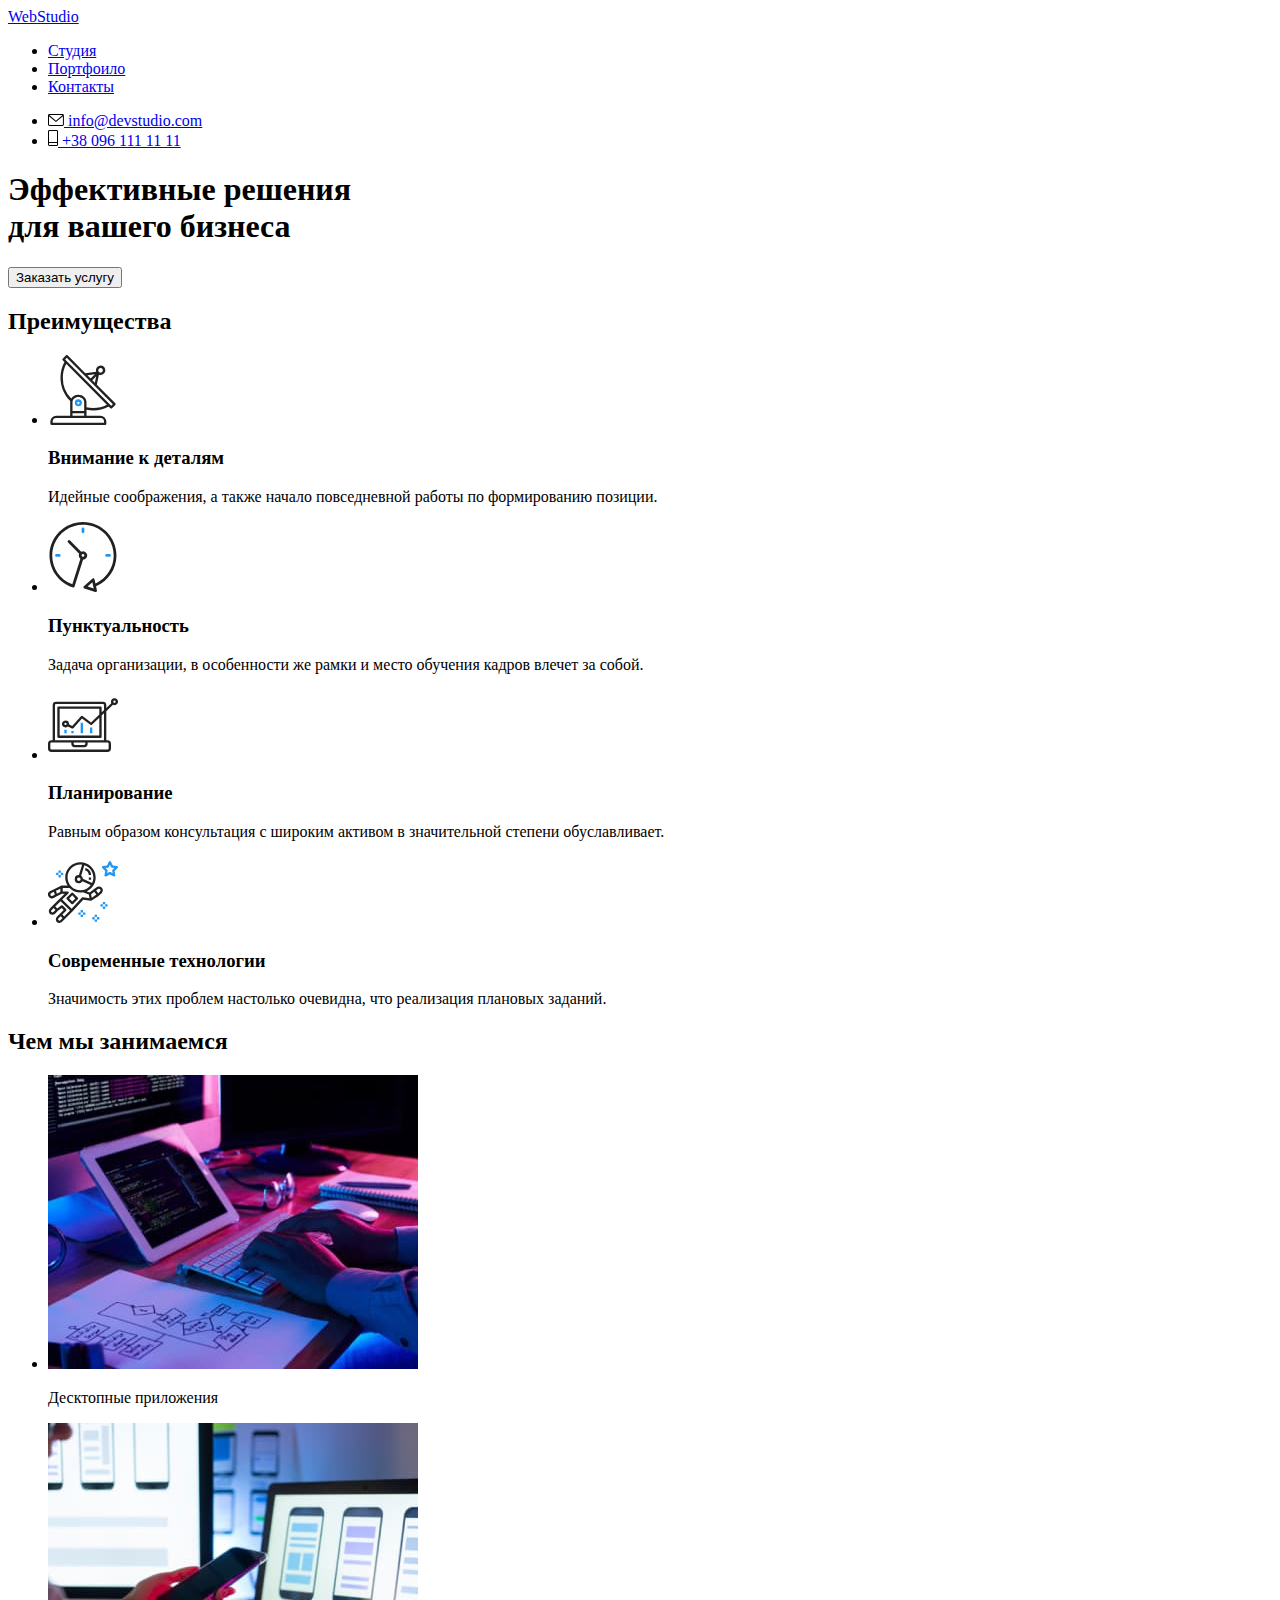
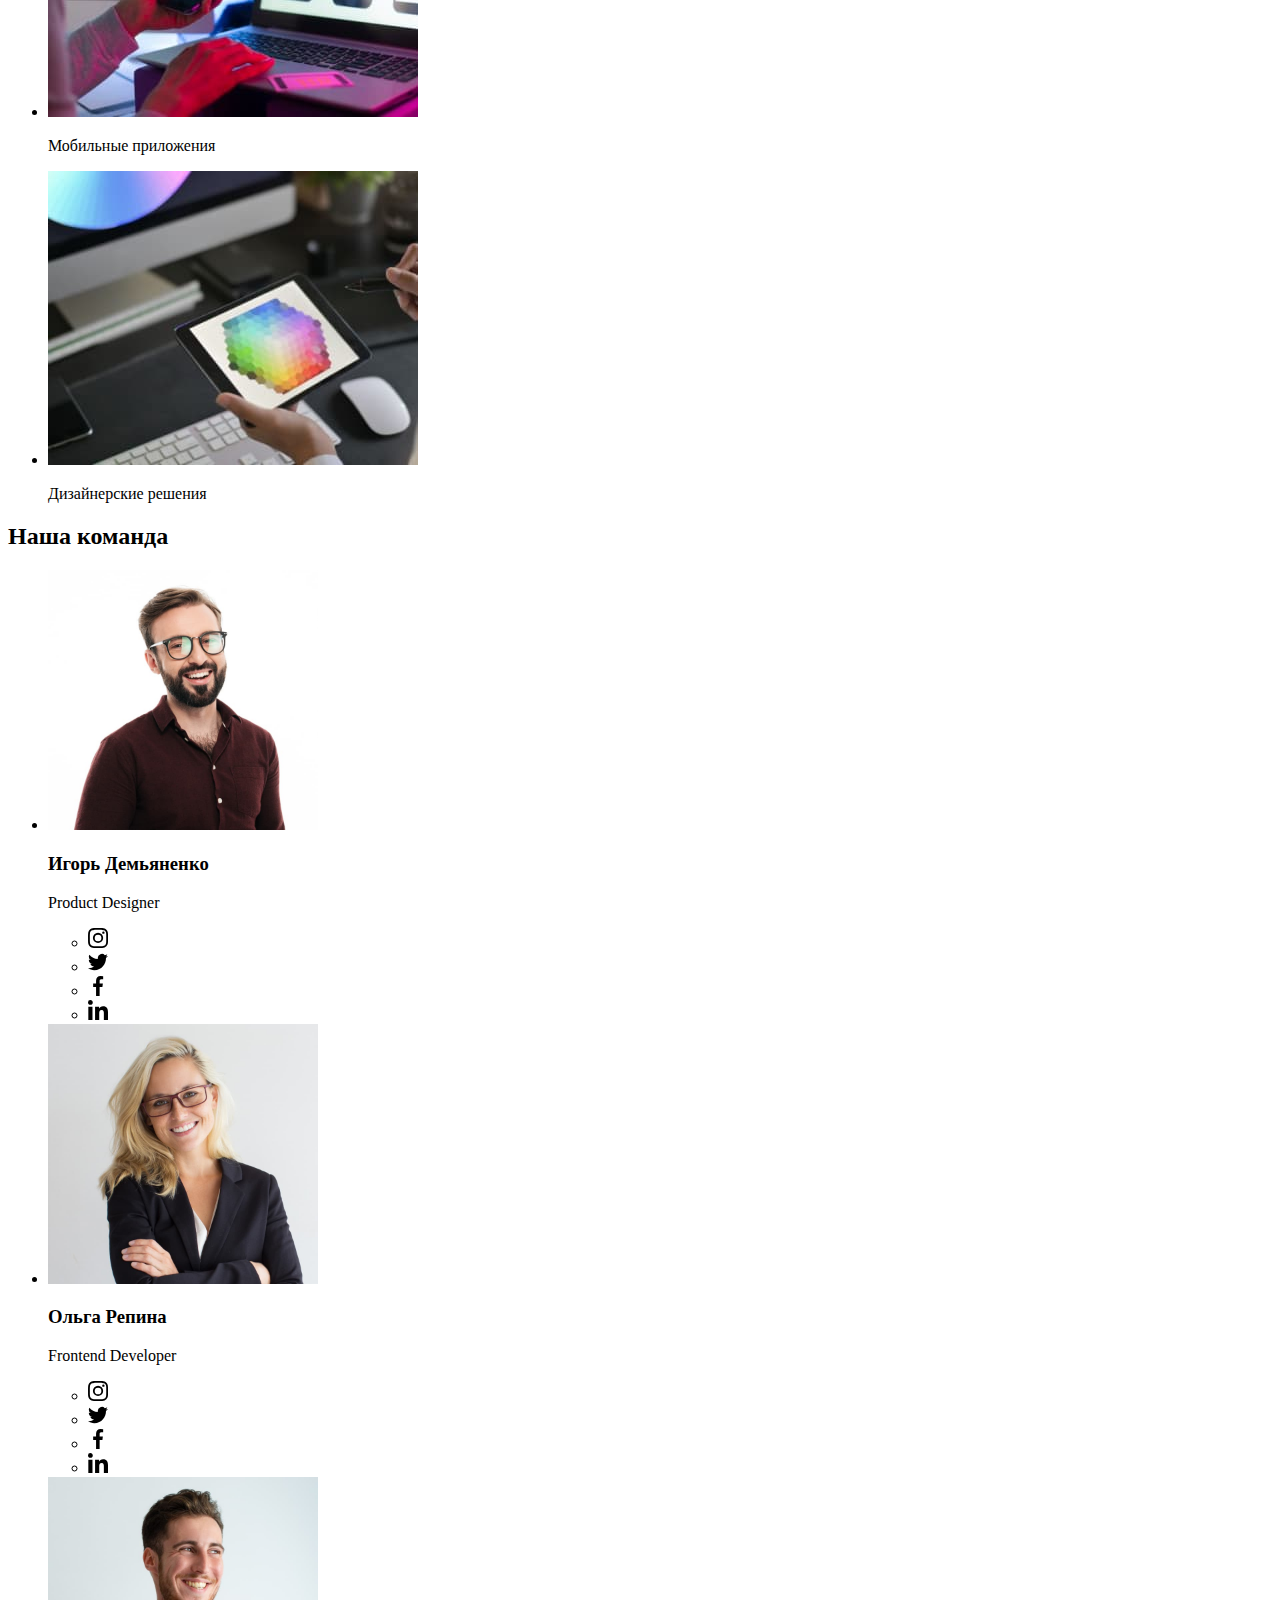
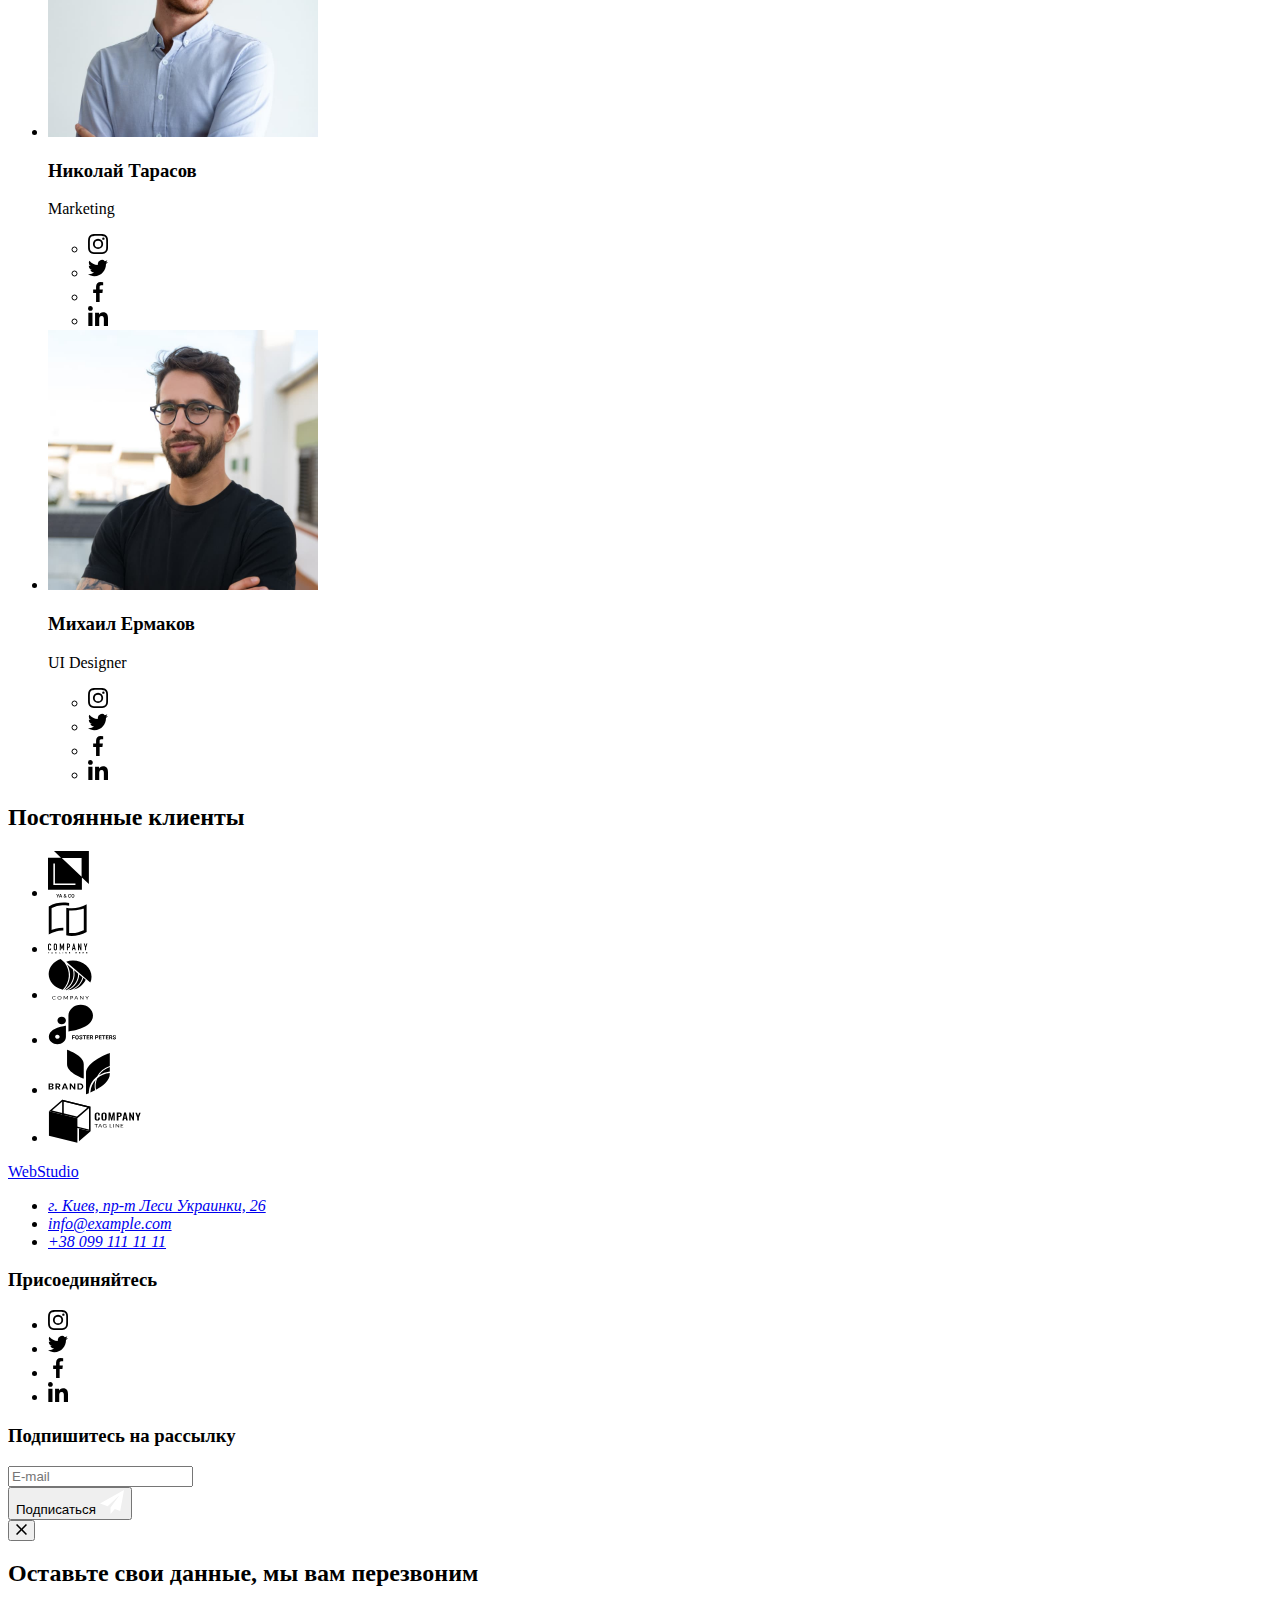
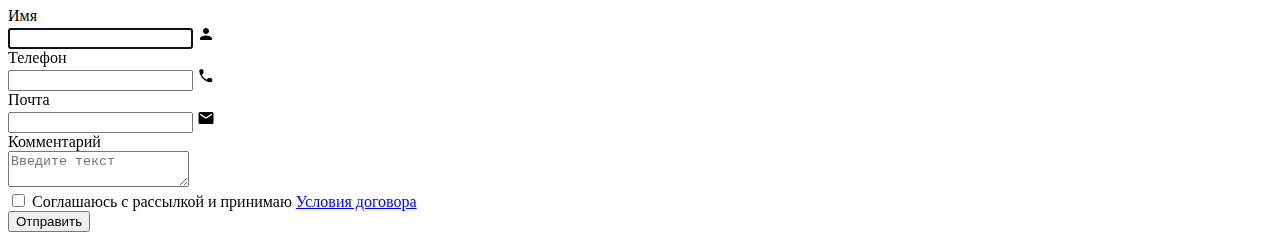
==== index.html @ 9dd4f627 "sass + bem" ====
<!DOCTYPE html>
<html lang="ru">
  <head>
    <meta charset="UTF-8" />
    <meta http-equiv="X-UA-Compatible" content="IE=edge" />
    <meta name="viewport" content="width=device-width, initial-scale=1.0" />
    <title>Студия</title>
    <link rel="preconnect" href="https://fonts.gstatic.com" />
    <link
      href="https://fonts.googleapis.com/css2?family=Raleway:wght@700&family=Roboto:ital,wght@0,400;0,500;0,700;1,900&display=swap"
      rel="stylesheet"
    />
    <link rel="stylesheet" href="./dist/css/main.min.css" />
  </head>
  <body>
    <header class="page-header">
     <div class="conteiner page-header__menu">
      <a class="page-header__logo-link" href="./index.html">
        <span class="logo-link page-header__logo-link--web">Web</span><span class="page-header__logo-link--studio">Studio</span>
      </a>
      <nav>
        <ul class="nav">
          <li class="nav__item">
            <a class="nav__link current" href="./index.html"> Студия </a>
          </li>
          <li class="nav__item">
            <a class="nav__link" href="./portfolio.html"> Портфоило </a>
          </li>
          <li class="nav__item">
            <a class="nav__link" href="#"> Контакты </a>
          </li>
        </ul>
      </nav>
      <ul class="page-header__contact">
        <li class="page-header__contact-item">
          <a class="page-header__contact-link" href="mailto:info@devstudio.com">
            <svg class="page-header__contact-icon" width="16" height="12">
              <use href="./images/sprite.svg#icon-mail" ></use>
            </svg>
            info@devstudio.com</a>
        </li>
        <li class="page-header__contact-item">
          <a class="page-header__contact-link" href="tel:+380961111111">
            <svg class="page-header__contact-icon" width="10" height="16">
            <use href="./images/sprite.svg#icon-tel"></use>
            </svg>
            +38 096 111 11 11</a>
        </li>
      </ul>
    </div>
    </header>
    <main>
      <section class="hero">
        <div class="conteiner">
          <h1 class="hero__title">Эффективные решения <br> для вашего бизнеса </h1>
        <button data-modal-open class="hero__button" type="button">Заказать услугу</button>
        </div>
      </section>
      <section class="section features">
        <div class="conteiner">
        <h2 class="visually-hidden">Преимущества</h2>
        <ul class="flex-conteiner">
          <li class="features__item">
            <div class="features__icon">
            <svg  width="70" height="70">
              <use href="./images/sprite.svg#icon-antenna"></use>
            </svg>
            </div>
            <h3 class="features__title">Внимание к деталям</h3>
            <p class="features__text">
              Идейные соображения, а также начало повседневной работы по
              формированию позиции.
            </p>
          </li>
          <li class="features__item">
            <div class="features__icon">
              <svg width="70" height="70">
              <use href="./images/sprite.svg#icon-clock"></use>
              </svg>
            </div>
            <h3 class="features__title">Пунктуальность</h3>
            <p class="features__text">
              Задача организации, в особенности же рамки и место обучения кадров
              влечет за собой.
            </p>
          </li>
          <li class="features__item">
            <div class="features__icon">
              <svg width="70" height="70">
                <use href="./images/sprite.svg#icon-diagram"></use>
              </svg>
            </div>
            <h3 class="features__title">Планирование</h3>
            <p class="features__text">
              Равным образом консультация с широким активом в значительной
              степени обуславливает.
            </p>
          </li>
          <li class="features__item">
          <div class="features__icon">
            <svg width="70" height="70">
            <use href="./images/sprite.svg#icon-astronaut"></use>
            </svg>
          </div>
            <h3 class="features__title">Современные технологии</h3>
            <p class="features__text">
              Значимость этих проблем настолько очевидна, что реализация
              плановых заданий.
            </p>
          </li>
        </ul>
        </div>
      </section>
      <section class="work">
      <div class="conteiner">
        <h2 class="title">Чем мы занимаемся</h2>
        <ul class="flex-conteiner">
          <li class="work__item">
            <img class="work__image"
              src="./images/box1.jpg"
              alt="создание програмного обеспечения"
              width="370"
              height="294"/>
              <p class="work__description">Десктопные приложения</p>
          </li>
          <li class="work__item">
            <img class="work__image"
              src="./images/box2.jpg"
              alt="разработка приложения"
              width="370"
              height="294"/>
              <p class="work__description">Мобильные приложения</p>
          </li>
          <li class="work__item">
            <img class="work__image"
              src="./images/box3.jpg"
              alt="дизайн"
              width="370"
              height="294"/>
              <p class="work__description">Дизайнерские решения</p>
          </li>
        </ul>
        </div>

      </section>
      <section class="section team">
      <div class="conteiner">
        <h2 class="title">Наша команда</h2>
        <ul class="flex-conteiner">
          <li class="team__item">
            <img class="team__photo"
              src="./images/team1.jpg"

              alt="Дизайнер продуктов Игорь Демьяненко"
              width="270"
            />
            <div class="team__card">
            <h3 class="team__name">Игорь Демьяненко</h3>
            <p class="team__position" lang="en">Product Designer</p>
              <ul class="team-social">
                <li class="team-social__item">
                  <a class="team-social__link" href="#" target="_blank" rel="noopener norefferre">
                  <svg class="team-social__icon" width="20" height="20">
                    <use href="./images/sprite.svg#icon-instagram"></use>
                  </svg> </a>
                </li>
                <li class="team-social__item">
                  <a class="team-social__link" href="#" target="_blank" rel="noopener norefferre">
                    <svg class="team-social__icon" width="20" height="20">
                      <use href="./images/sprite.svg#icon-twitter"></use>
                    </svg> </a>
                </li>
                <li class="team-social__item">
                  <a class="team-social__link" href="#" target="_blank" rel="noopener norefferre">
                    <svg class="team-social__icon" width="20" height="20">
                      <use href="./images/sprite.svg#icon-facebook"></use>
                    </svg> </a>
                </li>
                <li class="team-social__item">
                  <a class="team-social__link" href="#" target="_blank" rel="noopener norefferre">
                    <svg class="team-social__icon" width="20" height="20">
                      <use href="./images/sprite.svg#icon-linkedin"></use>
                    </svg> </a>
                </li>
          </ul>
          </div>
          </li>
          <li class="team__item">
            <img class="team__photo"
              src="./images/team2.jpg"
              alt="Разработчик Ольга Репина"
              width="270"            />
            <div class="team__card">
            <h3 class="team__name">Ольга Репина</h3>
            <p class="team__position" lang="en">Frontend Developer</p>
            <ul class="team-social">
              <li class="team-social__item">
                <a class="team-social__link" href="#" target="_blank" rel="noopener norefferre">
                  <svg class="team-social__icon" width="20" height="20">
                    <use href="./images/sprite.svg#icon-instagram"></use>
                  </svg> </a>
              </li>
              <li class="team-social__item">
                <a class="team-social__link" href="#" target="_blank" rel="noopener norefferre">
                  <svg class="team-social__icon" width="20" height="20">
                    <use href="./images/sprite.svg#icon-twitter"></use>
                  </svg> </a>
              </li>
              <li class="team-social__item">
                <a class="team-social__link" href="#" target="_blank" rel="noopener norefferre">
                  <svg class="team-social__icon" width="20" height="20">
                    <use href="./images/sprite.svg#icon-facebook"></use>
                  </svg> </a>
              </li>
              <li class="team-social__item">
                <a class="team-social__link" href="#" target="_blank" rel="noopener norefferre">
                  <svg class="team-social__icon" width="20" height="20">
                    <use href="./images/sprite.svg#icon-linkedin"></use>
                  </svg> </a>
              </li>
            </ul>
            </div>
          </li>
          <li class="team__item">
            <img class="team__photo"
              src="./images/team3.jpg"
              alt="Маркетолог Николай Тарасов"
              width="270"/>
            <div class="team__card">
            <h3 class="team__name">Николай Тарасов</h3>
            <p class="team__position" lang="en">Marketing</p>
            <ul class="team-social">
              <li class="team-social__item">
                <a class="team-social__link" href="#" target="_blank" rel="noopener norefferre">
                  <svg class="team-social__icon" width="20" height="20">
                    <use href="./images/sprite.svg#icon-instagram"></use>
                  </svg> </a>
              </li>
              <li class="team-social__item">
                <a class="team-social__link" href="#" target="_blank" rel="noopener norefferre">
                  <svg class="team-social__icon" width="20" height="20">
                    <use href="./images/sprite.svg#icon-twitter"></use>
                  </svg> </a>
              </li>
              <li class="team-social__item">
                <a class="team-social__link" href="#" target="_blank" rel="noopener norefferre">
                  <svg class="team-social__icon" width="20" height="20">
                    <use href="./images/sprite.svg#icon-facebook"></use>
                  </svg> </a>
              </li>
              <li class="team-social__item">
                <a class="team-social__link" href="#" target="_blank" rel="noopener norefferre">
                  <svg class="team-social__icon" width="20" height="20">
                    <use href="./images/sprite.svg#icon-linkedin"></use>
                  </svg> </a>
              </li>
            </ul>
            </div>
          </li>
          <li class="team__item">
            <img class="team__photo"
              src="./images/team4.jpg"
              alt="Проектировщик интерфейса Михаил Ермаков"
              width="270"/>
            <div class="team__card">
            <h3 class="team__name">Михаил Ермаков</h3>
            <p class="team__position" lang="en">UI Designer</p>
            <ul class="team-social">
              <li class="team-social__item">
                <a class="team-social__link" href="#" target="_blank" rel="noopener norefferre">
                  <svg class="team-social__icon" width="20" height="20">
                    <use href="./images/sprite.svg#icon-instagram"></use>
                  </svg> </a>
              </li>
              <li class="team-social__item">
                <a class="team-social__link" href="#" target="_blank" rel="noopener norefferre">
                  <svg class="team-social__icon" width="20" height="20">
                    <use href="./images/sprite.svg#icon-twitter"></use>
                  </svg> </a>
              </li>
              <li class="team-social__item">
                <a class="team-social__link" href="#" target="_blank" rel="noopener norefferre">
                  <svg class="team-social__icon" width="20" height="20">
                    <use href="./images/sprite.svg#icon-facebook"></use>
                  </svg> </a>
              </li>
              <li class="team-social__item">
                <a class="team-social__link" href="#" target="_blank" rel="noopener norefferre">
                  <svg class="team-social__icon" width="20" height="20">
                    <use href="./images/sprite.svg#icon-linkedin"></use>
                  </svg> </a>
              </li>
            </ul>
            </div>
          </li>
        </ul>
        </div>
      </section>
      <section class="section clients">
        <div class="conteiner">
      <h2 class="title">Постоянные клиенты</h2>
      <ul class="clients__list">
        <li class="clients__item">
          <a class="clients__link" href="#" target="_blank" rel="noopener norefferre">
            <svg class="clients__icon" width="41" height="47">
              <use href="./images/sprite.svg#icon-ya-co"></use>
            </svg>
          </a>
        </li>
        <li class="clients__item">
          <a class="clients__link" href="#" target="_blank" rel="noopener norefferre">
            <svg class="clients__icon" width="40" height="52">
              <use href="./images/sprite.svg#icon-tagline-here"></use>
            </svg>
          </a>
        </li>
        <li class="clients__item">
          <a class="clients__link" href="#" target="_blank" rel="noopener norefferre">
            <svg class="clients__icon" width="44" height="42">
              <use href="./images/sprite.svg#icon-company"></use>
            </svg>
          </a>
        </li>
        <li class="clients__item">
          <a class="clients__link" href="#" target="_blank" rel="noopener norefferre">
            <svg class="clients__icon" width="85" height="41">
              <use href="./images/sprite.svg#icon-forester-peters"></use>
            </svg>
          </a>
        </li>
        <li class="clients__item">
          <a class="clients__link" href="#" target="_blank" rel="noopener norefferre">
            <svg class="clients__icon" width="63" height="46">
              <use href="./images/sprite.svg#icon-brand"></use>
            </svg>
          </a>
        </li>
        <li class="clients__item">
          <a class="clients__link" href="#" target="_blank" rel="noopener norefferre"> 
            <svg class="clients__icon" width="94" height="44">
              <use href="./images/sprite.svg#icon-tag-line"></use>
            </svg>
          </a>
        </li>
      </ul>
        </div>
      </section>
    </main>

    <footer class="page-footer">
    <div class="conteiner footer-info">
      <div class="footer-adress">
          <a class="footer__logo-link" href="./index.html">
            <span class="footer__logo-web">Web</span><span class="footer__logo-studio">Studio</span>
          </a>
        <address class="address">
          <ul class="list">
            <li class="list-address">
              <a class="link footer-map" href="https://goo.gl/maps/LU7Z2a2tSQY444G19" target="_blank"
                rel="noopener norefferre">
                г. Киев, пр-т Леси Украинки, 26
              </a>
            </li>
            <li class="list-address">
              <a class="link footer-contact" href="mailto:info@example.com">info@example.com</a>
            </li>
            <li class="list-address">
              <a class="link footer-contact" href="tel:+380991111111">+38 099 111 11 11</a>
            </li>
          </ul>
        </address>
        </div>
<div class="footer-social">
<h3 class="company-social">Присоединяйтесь</h3>
<ul class="list footer-social-list">
  <li class="footer-social-item">
    <a class="footer-social-link" href="#" target="_blank" rel="noopener norefferre">
            <svg class="footer-social-icon" width="20" height="20">
              <use href="./images/sprite.svg#icon-instagram"></use>
            </svg>
    </a>
  </li>
  <li class="footer-social-item">
    <a class="footer-social-link" href="#" target="_blank" rel="noopener norefferre">
            <svg class="footer-social-icon" width="20" height="20">
              <use href="./images/sprite.svg#icon-twitter"></use>
            </svg>
    </a>
  </li>
  <li class="footer-social-item">
    <a class="footer-social-link" href="#" target="_blank" rel="noopener norefferre">
            <svg class="footer-social-icon" width="20" height="20">
              <use href="./images/sprite.svg#icon-facebook"></use>
            </svg>
    </a>
  </li>
  <li class="footer-social-item">
    <a class="footer-social-link" href="#" target="_blank" rel="noopener norefferre">
            <svg class="footer-social-icon" width="20" height="20">
              <use href="./images/sprite.svg#icon-linkedin"></use>
            </svg>
    </a>
  </li>
</ul>
</div>

    <div class="footer-form">   
    <h3 class="company-social">Подпишитесь на рассылку</h3>
    <form name="sign" autocomplete="on">
    <div class="sign-form"> 
    <input class="sign-input" type="email" name="email" placeholder="E-mail">
    <div class="sign-button-text">
    <button class="accent__button sign-button" type="submit">Подписаться
      <svg class="sign-icon" width="24" height="24">
      <use href="./images/sprite.svg#icon-icon-send"></use>
      </svg>
    </button>
    </div> 
    </div>       
    </form>
    </div>
  </div>
  </footer>

    <div data-modal class="backdrop is-hidden">
        <div class="modal">
          <button data-modal-close class="modal-close">
            <svg class="close-icon" width="11" height="11">
              <use href="./images/sprite.svg#icon-vector"></use>
            </svg>
          </button>

        <h2 class="form-title" >Оставьте свои данные, мы вам перезвоним</h2>

        <form class="form-order" name="order" autocomplete="on">
          
          <label for="form-name" class="form-label">Имя</label>
          <div class="client-info">
            <input type="text" class="form-input input-required" id="form-name" name="user-name" pattern="^[А-Яа-яЁё\s]+$" required autofocus />
            <svg class="form-icon" width="18" height="18">
              <use href="./images/sprite.svg#icon-form-person"></use>
            </svg>
          </div>

         
          <label class="form-label" for="form-tel">Телефон</label>
           <div class="client-info">
          <input class="form-input input-required" type="tel" id="form-tel" name="user-tel" required minlength="10" maxlength="10" pattern="^[ 0-9]+$" />
            <svg class="form-icon" width="18" height="18">
            <use href="./images/sprite.svg#icon-form-tel"></use>
            </svg>
          </div>

            <label class="form-label" for="form-email">Почта</label>
            <div class="client-info">
            <input class="form-input" type="email" id="form-email" name="user-email"/>
            <svg class="form-icon" width="18" height="18">
            <use href="./images/sprite.svg#icon-form-email"></use>
            </svg>
          </div>

          
          <label class="form-label" for="form-comment" >Комментарий</label>
          <div class="client-info">  
          <textarea class="form-input comment" id="form-comment" name="user-comment" placeholder="Введите текст"></textarea>
          </div>

          <div class="client-info">
            <input class="checkbox visually-hidden" type="checkbox" id="checkbox" name="policy" value="Agree" required />
            <label class="checkbox-label" for="checkbox" >Соглашаюсь с рассылкой и принимаю <a class="agreement" href="#">Условия договора</a></label> 
          </div>  

          <button class="form-button accent__button" type="submit">Отправить</button>

    </form>
  </div>
  </div>
  <script src="./js/modal.js"></script>
</body>
</html>
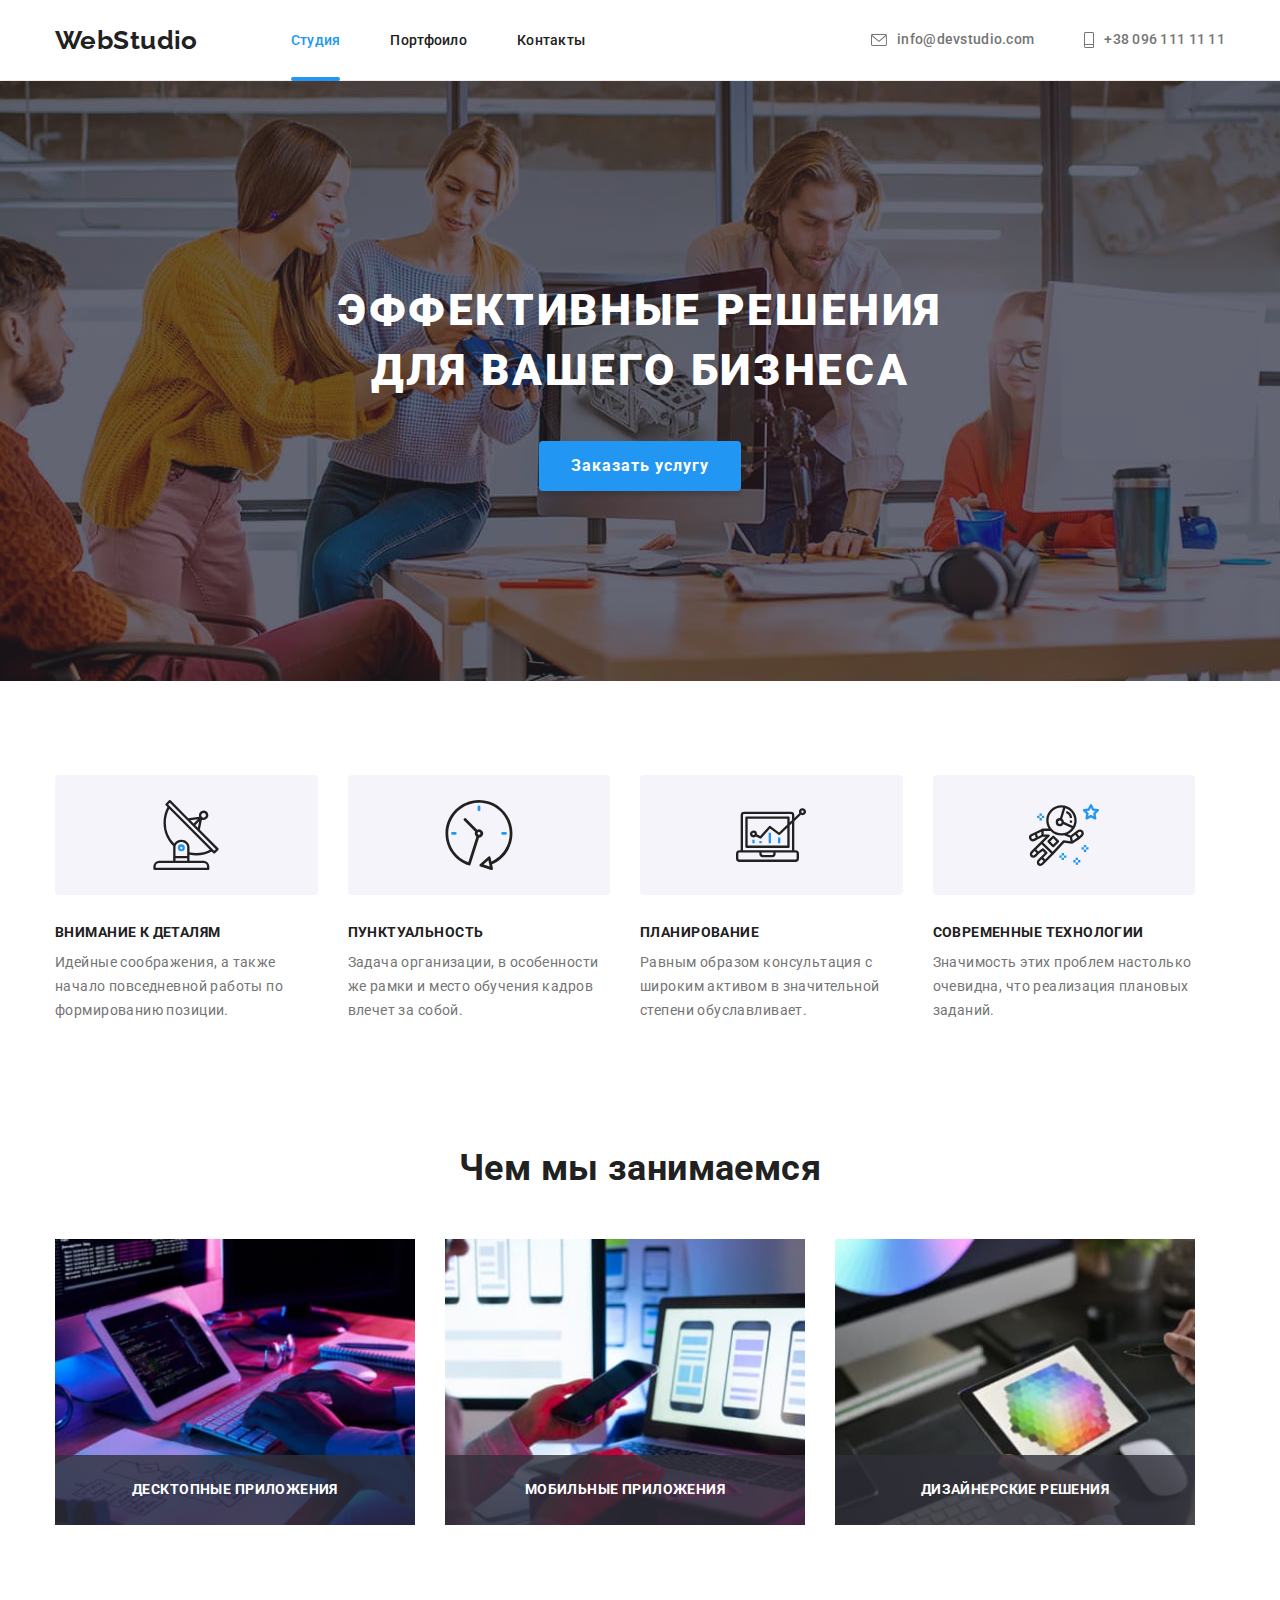
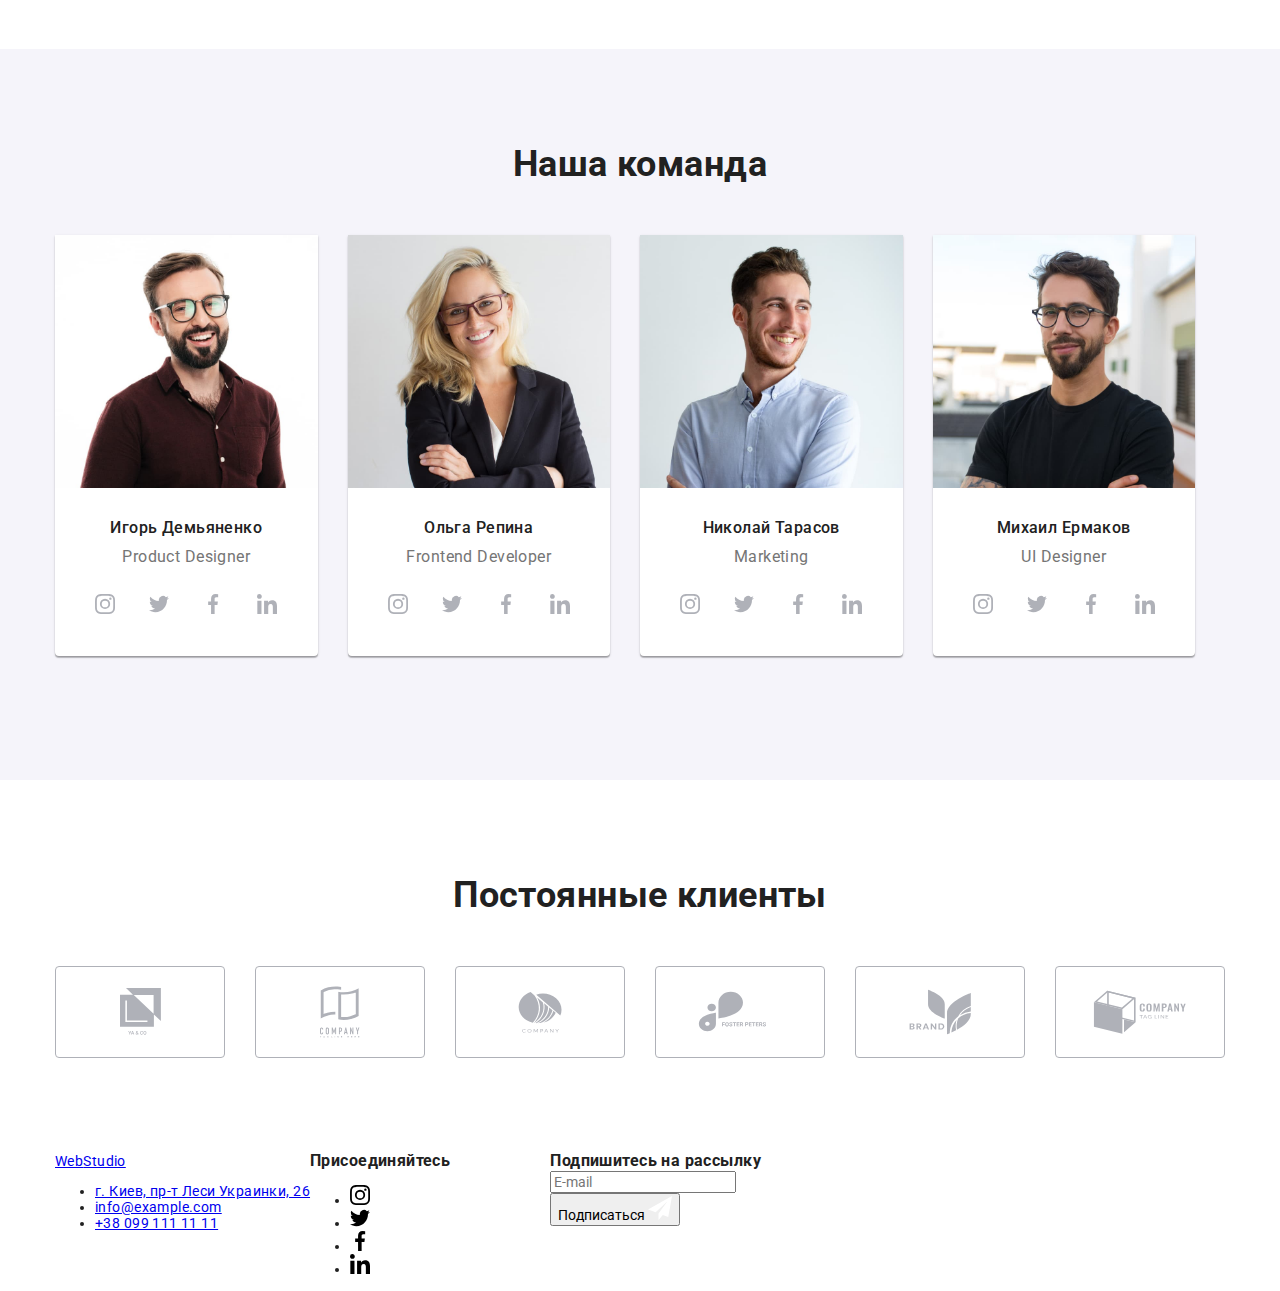
==== commit 9f02d31f: "correct" ====
--- a/index.html
+++ b/index.html
@@ -10,45 +10,45 @@
       href="https://fonts.googleapis.com/css2?family=Raleway:wght@700&family=Roboto:ital,wght@0,400;0,500;0,700;1,900&display=swap"
       rel="stylesheet"
     />
-    <link rel="stylesheet" href="./dist/css/main.min.css" />
+    <link rel="stylesheet" href="./css/main.css" />
   </head>
   <body>
-    <header class="page-header">
-     <div class="conteiner page-header__menu">
-      <a class="page-header__logo-link" href="./index.html">
-        <span class="logo-link page-header__logo-link--web">Web</span><span class="page-header__logo-link--studio">Studio</span>
-      </a>
-      <nav>
-        <ul class="nav">
-          <li class="nav__item">
-            <a class="nav__link current" href="./index.html"> Студия </a>
-          </li>
-          <li class="nav__item">
-            <a class="nav__link" href="./portfolio.html"> Портфоило </a>
-          </li>
-          <li class="nav__item">
-            <a class="nav__link" href="#"> Контакты </a>
-          </li>
-        </ul>
-      </nav>
-      <ul class="page-header__contact">
-        <li class="page-header__contact-item">
-          <a class="page-header__contact-link" href="mailto:info@devstudio.com">
-            <svg class="page-header__contact-icon" width="16" height="12">
-              <use href="./images/sprite.svg#icon-mail" ></use>
-            </svg>
-            info@devstudio.com</a>
-        </li>
-        <li class="page-header__contact-item">
-          <a class="page-header__contact-link" href="tel:+380961111111">
-            <svg class="page-header__contact-icon" width="10" height="16">
+<header class="page-header">
+  <div class="conteiner page-header__menu">
+    <a class="logo-link page-header__logo-link" href="./index.html">
+      <span class="logo-link--web">Web</span><span>Studio</span>
+    </a>
+    <nav>
+      <ul class="nav">
+        <li class="nav__item">
+          <a class="nav__link current" href="./index.html"> Студия </a>
+        </li>
+        <li class="nav__item">
+          <a class="nav__link" href="./portfolio.html"> Портфоило </a>
+        </li>
+        <li class="nav__item">
+          <a class="nav__link" href="#"> Контакты </a>
+        </li>
+      </ul>
+    </nav>
+    <ul class="page-header__contact">
+      <li class="page-header__contact-item">
+        <a class="page-header__contact-link" href="mailto:info@devstudio.com">
+          <svg class="page-header__contact-icon" width="16" height="12">
+            <use href="./images/sprite.svg#icon-mail"></use>
+          </svg>
+          info@devstudio.com</a>
+      </li>
+      <li class="page-header__contact-item">
+        <a class="page-header__contact-link" href="tel:+380961111111">
+          <svg class="page-header__contact-icon" width="10" height="16">
             <use href="./images/sprite.svg#icon-tel"></use>
-            </svg>
-            +38 096 111 11 11</a>
-        </li>
-      </ul>
-    </div>
-    </header>
+          </svg>
+          +38 096 111 11 11</a>
+      </li>
+    </ul>
+  </div>
+</header>
     <main>
       <section class="hero">
         <div class="conteiner">
@@ -346,81 +346,80 @@
         </div>
       </section>
     </main>
-
     <footer class="page-footer">
-    <div class="conteiner footer-info">
-      <div class="footer-adress">
-          <a class="footer__logo-link" href="./index.html">
-            <span class="footer__logo-web">Web</span><span class="footer__logo-studio">Studio</span>
-          </a>
-        <address class="address">
-          <ul class="list">
-            <li class="list-address">
-              <a class="link footer-map" href="https://goo.gl/maps/LU7Z2a2tSQY444G19" target="_blank"
-                rel="noopener norefferre">
-                г. Киев, пр-т Леси Украинки, 26
+      <div class="conteiner footer-info">
+        <div class="footer-contacts footer-contacts--margin">
+          <a class="logo-link footer__logo-link" href="./index.html">
+            <span class="logo-link--web">Web</span><span class="footer__logo--studio">Studio</span>
+          </a>
+          <address class="address">
+            <ul class="address__list">
+              <li class="address__item">
+                <a class="footer__map" href="https://goo.gl/maps/LU7Z2a2tSQY444G19" target="_blank"
+                  rel="noopener norefferre">
+                  г. Киев, пр-т Леси Украинки, 26
+                </a>
+              </li>
+              <li class="address__item">
+                <a class="footer__contact" href="mailto:info@example.com">info@example.com</a>
+              </li>
+              <li class="address__item">
+                <a class="footer__contact" href="tel:+380991111111">+38 099 111 11 11</a>
+              </li>
+            </ul>
+          </address>
+        </div>
+        <div class="footer-social">
+          <h3 class="footer__title">Присоединяйтесь</h3>
+          <ul class="footer-social__list">
+            <li class="footer-social__item">
+              <a class="footer-social__link" href="#" target="_blank" rel="noopener norefferre">
+                <svg class="footer-social__icon" width="20" height="20">
+                  <use href="./images/sprite.svg#icon-instagram"></use>
+                </svg>
               </a>
             </li>
-            <li class="list-address">
-              <a class="link footer-contact" href="mailto:info@example.com">info@example.com</a>
+            <li class="footer-social__item">
+              <a class="footer-social__link" href="#" target="_blank" rel="noopener norefferre">
+                <svg class="footer-social__icon" width="20" height="20">
+                  <use href="./images/sprite.svg#icon-twitter"></use>
+                </svg>
+              </a>
             </li>
-            <li class="list-address">
-              <a class="link footer-contact" href="tel:+380991111111">+38 099 111 11 11</a>
+            <li class="footer-social__item">
+              <a class="footer-social__link" href="#" target="_blank" rel="noopener norefferre">
+                <svg class="footer-social__icon" width="20" height="20">
+                  <use href="./images/sprite.svg#icon-facebook"></use>
+                </svg>
+              </a>
+            </li>
+            <li class="footer-social__item">
+              <a class="footer-social__link" href="#" target="_blank" rel="noopener norefferre">
+                <svg class="footer-social__icon" width="20" height="20">
+                  <use href="./images/sprite.svg#icon-linkedin"></use>
+                </svg>
+              </a>
             </li>
           </ul>
-        </address>
-        </div>
-<div class="footer-social">
-<h3 class="company-social">Присоединяйтесь</h3>
-<ul class="list footer-social-list">
-  <li class="footer-social-item">
-    <a class="footer-social-link" href="#" target="_blank" rel="noopener norefferre">
-            <svg class="footer-social-icon" width="20" height="20">
-              <use href="./images/sprite.svg#icon-instagram"></use>
-            </svg>
-    </a>
-  </li>
-  <li class="footer-social-item">
-    <a class="footer-social-link" href="#" target="_blank" rel="noopener norefferre">
-            <svg class="footer-social-icon" width="20" height="20">
-              <use href="./images/sprite.svg#icon-twitter"></use>
-            </svg>
-    </a>
-  </li>
-  <li class="footer-social-item">
-    <a class="footer-social-link" href="#" target="_blank" rel="noopener norefferre">
-            <svg class="footer-social-icon" width="20" height="20">
-              <use href="./images/sprite.svg#icon-facebook"></use>
-            </svg>
-    </a>
-  </li>
-  <li class="footer-social-item">
-    <a class="footer-social-link" href="#" target="_blank" rel="noopener norefferre">
-            <svg class="footer-social-icon" width="20" height="20">
-              <use href="./images/sprite.svg#icon-linkedin"></use>
-            </svg>
-    </a>
-  </li>
-</ul>
-</div>
-
-    <div class="footer-form">   
-    <h3 class="company-social">Подпишитесь на рассылку</h3>
-    <form name="sign" autocomplete="on">
-    <div class="sign-form"> 
-    <input class="sign-input" type="email" name="email" placeholder="E-mail">
-    <div class="sign-button-text">
-    <button class="accent__button sign-button" type="submit">Подписаться
-      <svg class="sign-icon" width="24" height="24">
-      <use href="./images/sprite.svg#icon-icon-send"></use>
-      </svg>
-    </button>
-    </div> 
-    </div>       
-    </form>
-    </div>
-  </div>
-  </footer>
+        </div>
+    
+        <div class="footer-form">
+          <h3 class="footer__title">Подпишитесь на рассылку</h3>
+          <form name="sign" autocomplete="on">
+            <div class="sign__form">
+              <input class="sign__input" type="email" name="email" placeholder="E-mail">
+              <div class="sign__button--text">
+                <button class="sign__button" type="submit">Подписаться
+                  <svg class="sign__icon" width="24" height="24">
+                    <use href="./images/sprite.svg#icon-icon-send"></use>
+                  </svg>
+                </button>
+              </div>
+            </div>
+          </form>
+        </div>
+      </div>
+    </footer>
 
     <div data-modal class="backdrop is-hidden">
         <div class="modal">
--- a/css/main.css
+++ b/css/main.css
@@ -0,0 +1,1120 @@
+/*! modern-normalize v1.1.0 | MIT License | https://github.com/sindresorhus/modern-normalize */
+/*
+Document
+========
+*/
+/**
+Use a better box model (opinionated).
+*/
+*,
+::before,
+::after {
+  -webkit-box-sizing: border-box;
+          box-sizing: border-box;
+}
+
+/**
+Use a more readable tab size (opinionated).
+*/
+html {
+  -moz-tab-size: 4;
+  -o-tab-size: 4;
+     tab-size: 4;
+}
+
+/**
+1. Correct the line height in all browsers.
+2. Prevent adjustments of font size after orientation changes in iOS.
+*/
+html {
+  line-height: 1.15;
+  /* 1 */
+  -webkit-text-size-adjust: 100%;
+  /* 2 */
+}
+
+/*
+Sections
+========
+*/
+/**
+Remove the margin in all browsers.
+*/
+body {
+  margin: 0;
+}
+
+/**
+Improve consistency of default fonts in all browsers. (https://github.com/sindresorhus/modern-normalize/issues/3)
+*/
+body {
+  font-family: system-ui, -apple-system, "Segoe UI", Roboto, Helvetica, Arial, sans-serif, "Apple Color Emoji", "Segoe UI Emoji";
+}
+
+/*
+Grouping content
+================
+*/
+/**
+1. Add the correct height in Firefox.
+2. Correct the inheritance of border color in Firefox. (https://bugzilla.mozilla.org/show_bug.cgi?id=190655)
+*/
+hr {
+  height: 0;
+  /* 1 */
+  color: inherit;
+  /* 2 */
+}
+
+/*
+Text-level semantics
+====================
+*/
+/**
+Add the correct text decoration in Chrome, Edge, and Safari.
+*/
+abbr[title] {
+  -webkit-text-decoration: underline dotted;
+          text-decoration: underline dotted;
+}
+
+/**
+Add the correct font weight in Edge and Safari.
+*/
+b,
+strong {
+  font-weight: bolder;
+}
+
+/**
+1. Improve consistency of default fonts in all browsers. (https://github.com/sindresorhus/modern-normalize/issues/3)
+2. Correct the odd 'em' font sizing in all browsers.
+*/
+code,
+kbd,
+samp,
+pre {
+  font-family: ui-monospace, SFMono-Regular, Consolas, "Liberation Mono", Menlo,+ monospace;
+  /* 1 */
+  font-size: 1em;
+  /* 2 */
+}
+
+/**
+Add the correct font size in all browsers.
+*/
+small {
+  font-size: 80%;
+}
+
+/**
+Prevent 'sub' and 'sup' elements from affecting the line height in all browsers.
+*/
+sub,
+sup {
+  font-size: 75%;
+  line-height: 0;
+  position: relative;
+  vertical-align: baseline;
+}
+
+sub {
+  bottom: -0.25em;
+}
+
+sup {
+  top: -0.5em;
+}
+
+/*
+Tabular data
+============
+*/
+/**
+1. Remove text indentation from table contents in Chrome and Safari. (https://bugs.chromium.org/p/chromium/issues/detail?id=999088, https://bugs.webkit.org/show_bug.cgi?id=201297)
+2. Correct table border color inheritance in all Chrome and Safari. (https://bugs.chromium.org/p/chromium/issues/detail?id=935729, https://bugs.webkit.org/show_bug.cgi?id=195016)
+*/
+table {
+  text-indent: 0;
+  /* 1 */
+  border-color: inherit;
+  /* 2 */
+}
+
+/*
+Forms
+=====
+*/
+/**
+1. Change the font styles in all browsers.
+2. Remove the margin in Firefox and Safari.
+*/
+button,
+input,
+optgroup,
+select,
+textarea {
+  font-family: inherit;
+  /* 1 */
+  font-size: 100%;
+  /* 1 */
+  line-height: 1.15;
+  /* 1 */
+  margin: 0;
+  /* 2 */
+}
+
+/**
+Remove the inheritance of text transform in Edge and Firefox.
+1. Remove the inheritance of text transform in Firefox.
+*/
+button,
+select {
+  /* 1 */
+  text-transform: none;
+}
+
+/**
+Correct the inability to style clickable types in iOS and Safari.
+*/
+button,
+[type="button"],
+[type="reset"],
+[type="submit"] {
+  -webkit-appearance: button;
+}
+
+/**
+Remove the inner border and padding in Firefox.
+*/
+::-moz-focus-inner {
+  border-style: none;
+  padding: 0;
+}
+
+/**
+Restore the focus styles unset by the previous rule.
+*/
+:-moz-focusring {
+  outline: 1px dotted ButtonText;
+}
+
+/**
+Remove the additional ':invalid' styles in Firefox.
+See: https://github.com/mozilla/gecko-dev/blob/2f9eacd9d3d995c937b4251a5557d95d494c9be1/layout/style/res/forms.css#L728-L737
+*/
+:-moz-ui-invalid {
+  box-shadow: none;
+}
+
+/**
+Remove the padding so developers are not caught out when they zero out 'fieldset' elements in all browsers.
+*/
+legend {
+  padding: 0;
+}
+
+/**
+Add the correct vertical alignment in Chrome and Firefox.
+*/
+progress {
+  vertical-align: baseline;
+}
+
+/**
+Correct the cursor style of increment and decrement buttons in Safari.
+*/
+::-webkit-inner-spin-button,
+::-webkit-outer-spin-button {
+  height: auto;
+}
+
+/**
+1. Correct the odd appearance in Chrome and Safari.
+2. Correct the outline style in Safari.
+*/
+[type="search"] {
+  -webkit-appearance: textfield;
+  /* 1 */
+  outline-offset: -2px;
+  /* 2 */
+}
+
+/**
+Remove the inner padding in Chrome and Safari on macOS.
+*/
+::-webkit-search-decoration {
+  -webkit-appearance: none;
+}
+
+/**
+1. Correct the inability to style clickable types in iOS and Safari.
+2. Change font properties to 'inherit' in Safari.
+*/
+::-webkit-file-upload-button {
+  -webkit-appearance: button;
+  /* 1 */
+  font: inherit;
+  /* 2 */
+}
+
+/*
+Interactive
+===========
+*/
+/*
+Add the correct display in Chrome and Safari.
+*/
+summary {
+  display: list-item;
+}
+
+html {
+  -webkit-box-sizing: border-box;
+          box-sizing: border-box;
+}
+
+*,
+*::before,
+*::after {
+  -webkit-box-sizing: inherit;
+          box-sizing: inherit;
+}
+
+body {
+  background-color: #ffffff;
+  color: #212121;
+  font-family: Roboto, sans-serif;
+  font-size: 14px;
+  letter-spacing: 0.03em;
+}
+
+h1,
+h2,
+h3,
+p {
+  margin: 0;
+  padding: 0;
+}
+
+img {
+  display: block;
+  max-width: 100%;
+  height: auto;
+}
+
+.section {
+  padding-top: 94px;
+  padding-bottom: 94px;
+}
+
+.conteiner {
+  width: 1200px;
+  padding-left: 15px;
+  padding-right: 15px;
+  margin-left: auto;
+  margin-right: auto;
+}
+
+.flex-conteiner {
+  display: -webkit-box;
+  display: -ms-flexbox;
+  display: flex;
+  -ms-flex-wrap: wrap;
+      flex-wrap: wrap;
+  margin-right: -30px;
+  margin-bottom: -30px;
+}
+
+.title {
+  margin-bottom: 50px;
+  font-size: 36px;
+  line-height: 1.17;
+  text-align: center;
+}
+
+.button {
+  padding: 6px 24px;
+  border-radius: 4px;
+  border: none;
+  color: inherit;
+  background: #f5f4fa;
+  font-weight: 500;
+  font-size: 16px;
+  line-height: 1.62;
+  text-align: center;
+  letter-spacing: 0.03em;
+  cursor: pointer;
+  -webkit-transition: color 250ms cubic-bezier(0.4, 0, 0.2, 1), background-color 250ms cubic-bezier(0.4, 0, 0.2, 1), -webkit-box-shadow 250ms cubic-bezier(0.4, 0, 0.2, 1);
+  transition: color 250ms cubic-bezier(0.4, 0, 0.2, 1), background-color 250ms cubic-bezier(0.4, 0, 0.2, 1), -webkit-box-shadow 250ms cubic-bezier(0.4, 0, 0.2, 1);
+  transition: color 250ms cubic-bezier(0.4, 0, 0.2, 1), background-color 250ms cubic-bezier(0.4, 0, 0.2, 1), box-shadow 250ms cubic-bezier(0.4, 0, 0.2, 1);
+  transition: color 250ms cubic-bezier(0.4, 0, 0.2, 1), background-color 250ms cubic-bezier(0.4, 0, 0.2, 1), box-shadow 250ms cubic-bezier(0.4, 0, 0.2, 1), -webkit-box-shadow 250ms cubic-bezier(0.4, 0, 0.2, 1);
+}
+
+.button:hover, .button:focus {
+  color: #ffffff;
+  background-color: #2196f3;
+  -webkit-box-shadow: 0px 3px 1px rgba(0, 0, 0, 0.1), 0px 1px 2px rgba(0, 0, 0, 0.08), 0px 2px 2px rgba(0, 0, 0, 0.12);
+          box-shadow: 0px 3px 1px rgba(0, 0, 0, 0.1), 0px 1px 2px rgba(0, 0, 0, 0.08), 0px 2px 2px rgba(0, 0, 0, 0.12);
+}
+
+.logo-link {
+  display: block;
+}
+
+.visually-hidden {
+  position: absolute !important;
+  clip: rect(1px 1px 1px 1px);
+  clip: rect(1px, 1px, 1px, 1px);
+  padding: 0 !important;
+  border: 0 !important;
+  height: 1px !important;
+  width: 1px !important;
+  overflow: hidden;
+}
+
+.nav__link,
+.page-header__contact-link {
+  color: inherit;
+  text-decoration: none;
+  -webkit-transition: color 250ms cubic-bezier(0.4, 0, 0.2, 1);
+  transition: color 250ms cubic-bezier(0.4, 0, 0.2, 1);
+}
+
+.nav__link:hover,
+.page-header__contact-link:hover, .nav__link:focus,
+.page-header__contact-link:focus {
+  color: #2196f3;
+}
+
+.page-header__logo-link {
+  color: inherit;
+  text-decoration: none;
+}
+
+.page-header__logo-link {
+  font-family: Raleway;
+  font-weight: 700;
+  font-size: 26px;
+  line-height: 1.19;
+}
+
+.flex-conteiner, .nav,
+.page-header__contact, .team-social, .clients__list {
+  padding-left: 0;
+  margin: 0;
+  list-style: none;
+}
+
+.hero__button {
+  padding: 10px 32px;
+  border-radius: 4px;
+  -webkit-box-shadow: 0px 4px 4px rgba(0, 0, 0, 0.15);
+          box-shadow: 0px 4px 4px rgba(0, 0, 0, 0.15);
+  border: none;
+  background-color: #2196f3;
+  color: #ffffff;
+  font-weight: 700;
+  font-size: 16px;
+  line-height: 1.87;
+  letter-spacing: 0.06em;
+  cursor: pointer;
+}
+
+.team-social__link, .footer-social-link {
+  display: -webkit-box;
+  display: -ms-flexbox;
+  display: flex;
+  -webkit-box-pack: center;
+      -ms-flex-pack: center;
+          justify-content: center;
+  -webkit-box-align: center;
+      -ms-flex-align: center;
+          align-items: center;
+  width: 44px;
+  height: 44px;
+  border-radius: 50%;
+}
+
+.team-social__link:focus, .footer-social-link:focus, .team-social__link:hover, .footer-social-link:hover {
+  background-color: #2196f3;
+}
+
+.page-header {
+  border-bottom: 1px solid #ececec;
+}
+
+.page-header__menu {
+  display: -webkit-box;
+  display: -ms-flexbox;
+  display: flex;
+  -webkit-box-align: center;
+      -ms-flex-align: center;
+          align-items: center;
+}
+
+.page-header__logo-link {
+  margin-right: 93px;
+}
+
+.page-header__logo-link--web {
+  color: #2196f3;
+}
+
+.nav,
+.page-header__contact {
+  display: -webkit-box;
+  display: -ms-flexbox;
+  display: flex;
+}
+
+.nav__item:not(:last-child),
+.page-header__contact-item:not(:last-child) {
+  margin-right: 50px;
+}
+
+.nav__link,
+.page-header__contact-link {
+  padding: 32px 0;
+  font-weight: 500;
+  line-height: 1.14;
+  letter-spacing: 0.02em;
+}
+
+.page-header__contact {
+  color: #757575;
+  margin-left: auto;
+}
+
+.page-header__contact-link {
+  display: -webkit-box;
+  display: -ms-flexbox;
+  display: flex;
+  -webkit-box-align: center;
+      -ms-flex-align: center;
+          align-items: center;
+  color: #757575;
+}
+
+.page-header__contact-icon {
+  -webkit-box-align: center;
+      -ms-flex-align: center;
+          align-items: center;
+  margin-right: 10px;
+  fill: currentColor;
+}
+
+.current {
+  position: relative;
+  color: #2196f3;
+}
+
+.current::after {
+  content: "";
+  position: absolute;
+  left: 0;
+  bottom: -1px;
+  width: 100%;
+  height: 4px;
+  background-color: #2196f3;
+  border-radius: 2px;
+}
+
+.hero {
+  max-height: 600px;
+  padding-top: 200px;
+  padding-bottom: 200px;
+  text-align: center;
+  background-image: -webkit-gradient(linear, left bottom, left top, from(rgba(47, 48, 58, 0.4)), to(rgba(47, 48, 58, 0.4))), url(../../../images/hero-bcg.jpg);
+  background-image: linear-gradient(to top, rgba(47, 48, 58, 0.4), rgba(47, 48, 58, 0.4)), url(../../../images/hero-bcg.jpg);
+  background-repeat: no-repeat;
+  background-position: center;
+  background-size: 1600px 600px;
+}
+
+.hero__title {
+  margin-bottom: 40px;
+  color: #ffffff;
+  font-weight: 900;
+  font-size: 44px;
+  line-height: 1.36;
+  letter-spacing: 0.06em;
+  text-transform: uppercase;
+}
+
+.features__item {
+  -ms-flex-preferred-size: calc((100% - 30px * 4) / 4);
+      flex-basis: calc((100% - 30px * 4) / 4);
+  margin-right: 30px;
+  margin-bottom: 30px;
+}
+
+.features__icon {
+  display: -webkit-box;
+  display: -ms-flexbox;
+  display: flex;
+  -webkit-box-pack: center;
+      -ms-flex-pack: center;
+          justify-content: center;
+  -webkit-box-align: center;
+      -ms-flex-align: center;
+          align-items: center;
+  height: 120px;
+  margin-bottom: 30px;
+  background-color: #f5f4fa;
+  border-radius: 4px;
+}
+
+.features__title {
+  margin-bottom: 10px;
+  font-size: 14px;
+  line-height: 1.14;
+  text-transform: uppercase;
+}
+
+.features__text {
+  color: #757575;
+  line-height: 1.71;
+}
+
+.work {
+  padding-bottom: 94px;
+}
+
+.work__item {
+  position: relative;
+  -ms-flex-preferred-size: calc((100% - 30px * 3) / 3);
+      flex-basis: calc((100% - 30px * 3) / 3);
+  margin-right: 30px;
+  margin-bottom: 30px;
+}
+
+.work__description {
+  position: absolute;
+  bottom: 0;
+  display: -webkit-box;
+  display: -ms-flexbox;
+  display: flex;
+  -webkit-box-align: center;
+      -ms-flex-align: center;
+          align-items: center;
+  -webkit-box-pack: center;
+      -ms-flex-pack: center;
+          justify-content: center;
+  width: 100%;
+  height: 70px;
+  font-style: normal;
+  font-weight: 700;
+  line-height: 1.14;
+  text-align: center;
+  letter-spacing: 0.03em;
+  text-transform: uppercase;
+  background-color: rgba(47, 48, 58, 0.8);
+  color: #ffffff;
+}
+
+.team {
+  background-color: #f5f4fa;
+}
+
+.team__item {
+  -ms-flex-preferred-size: calc((100% - 30px * 4) / 4);
+      flex-basis: calc((100% - 30px * 4) / 4);
+  padding-bottom: 30px;
+  margin-right: 30px;
+  margin-bottom: 30px;
+  background-color: #ffffff;
+  -webkit-box-shadow: 0px 1px 3px rgba(0, 0, 0, 0.12), 0px 1px 1px rgba(0, 0, 0, 0.14), 0px 2px 1px rgba(0, 0, 0, 0.2);
+          box-shadow: 0px 1px 3px rgba(0, 0, 0, 0.12), 0px 1px 1px rgba(0, 0, 0, 0.14), 0px 2px 1px rgba(0, 0, 0, 0.2);
+  border-radius: 0px 0px 4px 4px;
+}
+
+.team__photo {
+  margin-bottom: 30px;
+}
+
+.team__card {
+  padding-left: 15px;
+  padding-right: 15px;
+}
+
+.team__name {
+  margin-bottom: 10px;
+  font-weight: 500;
+}
+
+.team__position {
+  color: #757575;
+  margin-bottom: 16px;
+}
+
+.team__name,
+.team__position {
+  text-align: center;
+  font-size: 16px;
+  line-height: 1.19;
+}
+
+.team-social {
+  display: -webkit-box;
+  display: -ms-flexbox;
+  display: flex;
+  -webkit-box-pack: center;
+      -ms-flex-pack: center;
+          justify-content: center;
+}
+
+.team-social__item:not(:last-child) {
+  margin-right: 10px;
+}
+
+.team-social__link {
+  background-color: #ffffff;
+  -webkit-transition: background-color 250ms cubic-bezier(0.4, 0, 0.2, 1);
+  transition: background-color 250ms cubic-bezier(0.4, 0, 0.2, 1);
+}
+
+.team-social__icon {
+  fill: #afb1b8;
+  -webkit-transition: fill 250ms cubic-bezier(0.4, 0, 0.2, 1);
+  transition: fill 250ms cubic-bezier(0.4, 0, 0.2, 1);
+}
+
+.team-social__link:focus .team-social__icon,
+.team-social__link:hover .team-social__icon {
+  fill: #ffffff;
+}
+
+.clients__list {
+  display: -webkit-box;
+  display: -ms-flexbox;
+  display: flex;
+}
+
+.clients__item:not(:last-child) {
+  margin-right: 30px;
+}
+
+.clients__link {
+  display: -webkit-box;
+  display: -ms-flexbox;
+  display: flex;
+  -webkit-box-align: center;
+      -ms-flex-align: center;
+          align-items: center;
+  -webkit-box-pack: center;
+      -ms-flex-pack: center;
+          justify-content: center;
+  width: 170px;
+  height: 92px;
+  border: 1px solid #afb1b8;
+  border-radius: 4px;
+  -webkit-transition: border 250ms cubic-bezier(0.4, 0, 0.2, 1);
+  transition: border 250ms cubic-bezier(0.4, 0, 0.2, 1);
+}
+
+.clients__link:hover, .clients__link:focus {
+  border: 1px solid #2196f3;
+}
+
+.clients__icon {
+  fill: #afb1b8;
+  -webkit-transition: fill 250ms cubic-bezier(0.4, 0, 0.2, 1);
+  transition: fill 250ms cubic-bezier(0.4, 0, 0.2, 1);
+}
+
+.clients__link:hover .clients__icon,
+.clients__link:focus .clients__icon {
+  fill: #2196f3;
+}
+
+.footer-page {
+  padding-top: 60px;
+  padding-bottom: 60px;
+  background-color: #2f303a;
+}
+
+.contacts .logo-link {
+  margin-bottom: 20px;
+}
+
+.footer-info {
+  display: -webkit-box;
+  display: -ms-flexbox;
+  display: flex;
+  -webkit-box-align: baseline;
+      -ms-flex-align: baseline;
+          align-items: baseline;
+}
+
+.footer-adress {
+  margin-right: 75px;
+}
+
+.contacts .logo-web {
+  color: #2196f3;
+}
+
+.contacts .logo-studio {
+  color: #ffffff;
+}
+
+.address {
+  font-style: inherit;
+}
+
+.list-address {
+  display: block;
+}
+
+.list-address:not(:last-child) {
+  margin-bottom: 9px;
+}
+
+.footer-map,
+.footer-contact {
+  line-height: 1.71;
+}
+
+.footer-map {
+  color: #ffffff;
+}
+
+.footer-contact {
+  color: rgba(255, 255, 255, 0.6);
+}
+
+.footer-social {
+  margin-right: 100px;
+}
+
+.company-social {
+  margin-bottom: 20px;
+  font-size: 14px;
+  line-height: 1.14;
+  letter-spacing: 0.03em;
+  text-transform: uppercase;
+  color: #ffffff;
+}
+
+.footer-social-list {
+  display: -webkit-box;
+  display: -ms-flexbox;
+  display: flex;
+}
+
+.footer-social-item:not(:last-child) {
+  margin-right: 10px;
+}
+
+.footer-social-link {
+  border: 1px solid transparent;
+  background: rgba(255, 255, 255, 0.1);
+  -webkit-transition: background-color var(--animation);
+  transition: background-color var(--animation);
+}
+
+.footer-social-link:hover,
+.footer-social-link:focus {
+  background-color: #2196f3;
+}
+
+.footer-social-icon {
+  fill: #ffffff;
+}
+
+.sign-input {
+  width: 358px;
+  height: 50px;
+  padding: 15px;
+  background-color: transparent;
+  border: 1px solid rgba(255, 255, 255, 0.3);
+  -webkit-filter: drop-shadow(0px 4px 4px rgba(0, 0, 0, 0.15));
+          filter: drop-shadow(0px 4px 4px rgba(0, 0, 0, 0.15));
+  border-radius: 4px;
+  margin-right: 12px;
+  color: #ffffff;
+  font-size: 16px;
+  line-height: 1.25;
+  letter-spacing: 0.03em;
+  outline: none;
+  -webkit-transition: border-color 250ms cubic-bezier(0.4, 0, 0.2, 1);
+  transition: border-color 250ms cubic-bezier(0.4, 0, 0.2, 1);
+}
+
+.sign-input:focus {
+  border-color: #2196f3;
+}
+
+.sign-form {
+  display: -webkit-box;
+  display: -ms-flexbox;
+  display: flex;
+  -webkit-box-align: center;
+      -ms-flex-align: center;
+          align-items: center;
+  -webkit-box-pack: center;
+      -ms-flex-pack: center;
+          justify-content: center;
+}
+
+.sign-button-text {
+  position: relative;
+}
+
+.sign-button {
+  text-align: start;
+  width: 200px;
+  height: 50px;
+  padding-right: 29px;
+  padding-top: 10px;
+  padding-bottom: 10px;
+  cursor: pointer;
+}
+
+.sign-input::-webkit-input-placeholder {
+  font-size: 16px;
+  line-height: 1.25;
+  letter-spacing: 0.03em;
+  color: rgba(255, 255, 255, 0.6);
+}
+
+.sign-input:-ms-input-placeholder {
+  font-size: 16px;
+  line-height: 1.25;
+  letter-spacing: 0.03em;
+  color: rgba(255, 255, 255, 0.6);
+}
+
+.sign-input::-ms-input-placeholder {
+  font-size: 16px;
+  line-height: 1.25;
+  letter-spacing: 0.03em;
+  color: rgba(255, 255, 255, 0.6);
+}
+
+.sign-input::placeholder {
+  font-size: 16px;
+  line-height: 1.25;
+  letter-spacing: 0.03em;
+  color: rgba(255, 255, 255, 0.6);
+}
+
+.sign-icon {
+  position: absolute;
+  top: 50%;
+  right: 25px;
+  -webkit-transform: translateY(-50%);
+          transform: translateY(-50%);
+}
+
+.backdrop {
+  position: fixed;
+  top: 0;
+  left: 0;
+  width: 100%;
+  height: 100%;
+  background-color: rgba(0, 0, 0, 0.2);
+  opacity: 1;
+  -webkit-transition: opacity 250ms cubic-bezier(0.4, 0, 0.2, 1);
+  transition: opacity 250ms cubic-bezier(0.4, 0, 0.2, 1);
+}
+
+.backdrop.is-hidden {
+  opacity: 0;
+  pointer-events: none;
+}
+
+.backdrop.is-hidden .modal {
+  -webkit-transform: translate(-50%, -50%) scale(1.2);
+          transform: translate(-50%, -50%) scale(1.2);
+}
+
+.modal {
+  position: absolute;
+  top: 50%;
+  left: 50%;
+  -webkit-transform: translate(-50%, -50%) scale(1);
+          transform: translate(-50%, -50%) scale(1);
+  -webkit-transition: -webkit-transform 250ms cubic-bezier(0.4, 0, 0.2, 1);
+  transition: -webkit-transform 250ms cubic-bezier(0.4, 0, 0.2, 1);
+  transition: transform 250ms cubic-bezier(0.4, 0, 0.2, 1);
+  transition: transform 250ms cubic-bezier(0.4, 0, 0.2, 1), -webkit-transform 250ms cubic-bezier(0.4, 0, 0.2, 1);
+  padding: 40px;
+  width: 528px;
+  height: 581px;
+  background: #ffffff;
+  -webkit-box-shadow: 0px 1px 3px rgba(0, 0, 0, 0.12), 0px 1px 1px rgba(0, 0, 0, 0.14), 0px 2px 1px rgba(0, 0, 0, 0.2);
+          box-shadow: 0px 1px 3px rgba(0, 0, 0, 0.12), 0px 1px 1px rgba(0, 0, 0, 0.14), 0px 2px 1px rgba(0, 0, 0, 0.2);
+  border-radius: 4px;
+}
+
+.modal-close {
+  position: absolute;
+  top: 8px;
+  right: 8px;
+  width: 30px;
+  height: 30px;
+  border: 1px solid rgba(0, 0, 0, 0.1);
+  border-radius: 50%;
+  background: #ffffff;
+}
+
+.close-icon {
+  fill: black;
+  -webkit-transition: fill 250ms cubic-bezier(0.4, 0, 0.2, 1);
+  transition: fill 250ms cubic-bezier(0.4, 0, 0.2, 1);
+}
+
+.modal-close:focus,
+.modal-close:hover {
+  cursor: pointer;
+}
+
+.modal-close:focus .close-icon,
+.modal-close:hover .close-icon {
+  fill: #2196f3;
+}
+
+.form-title {
+  margin-bottom: 12px;
+  font-size: 20px;
+  line-height: 1.15;
+  text-align: center;
+  letter-spacing: 0.03em;
+}
+
+.form-order {
+  display: -webkit-box;
+  display: -ms-flexbox;
+  display: flex;
+  -webkit-box-orient: vertical;
+  -webkit-box-direction: normal;
+      -ms-flex-direction: column;
+          flex-direction: column;
+}
+
+.client-info {
+  position: relative;
+  display: block;
+}
+
+.form-label {
+  margin-bottom: 4px;
+  font-size: 12px;
+  line-height: 1.17;
+  letter-spacing: 0.01em;
+  color: #757575;
+}
+
+.form-input {
+  width: 100%;
+  height: 40px;
+  padding-left: 42px;
+  border: 1px solid rgba(33, 33, 33, 0.2);
+  border-radius: 4px;
+  outline: none;
+  -webkit-transition: border-color 250ms cubic-bezier(0.4, 0, 0.2, 1);
+  transition: border-color 250ms cubic-bezier(0.4, 0, 0.2, 1);
+}
+
+.form-input:not(:last-child) {
+  margin-bottom: 10px;
+}
+
+.form-icon {
+  position: absolute;
+  top: 11px;
+  left: 15px;
+  -webkit-transition: fill 250ms cubic-bezier(0.4, 0, 0.2, 1);
+  transition: fill 250ms cubic-bezier(0.4, 0, 0.2, 1);
+}
+
+.comment {
+  resize: none;
+  height: 120px;
+  padding: 12px 16px;
+  margin-bottom: 20px;
+}
+
+.comment::-webkit-input-placeholder {
+  font-size: 12px;
+  line-height: 1.17;
+  letter-spacing: 0.01em;
+  color: rgba(117, 117, 117, 0.5);
+}
+
+.comment:-ms-input-placeholder {
+  font-size: 12px;
+  line-height: 1.17;
+  letter-spacing: 0.01em;
+  color: rgba(117, 117, 117, 0.5);
+}
+
+.comment::-ms-input-placeholder {
+  font-size: 12px;
+  line-height: 1.17;
+  letter-spacing: 0.01em;
+  color: rgba(117, 117, 117, 0.5);
+}
+
+.comment::placeholder {
+  font-size: 12px;
+  line-height: 1.17;
+  letter-spacing: 0.01em;
+  color: rgba(117, 117, 117, 0.5);
+}
+
+.policy {
+  font-size: 14px;
+  line-height: 1.71;
+  letter-spacing: 0.03em;
+  color: #757575;
+}
+
+.checkbox-label::before {
+  content: "";
+  display: inline-block;
+  margin-left: 12px;
+  margin-right: 8px;
+  width: 16px;
+  height: 15px;
+  border: 2px solid #212121;
+  border-radius: 2px;
+  -webkit-transition: background-color 250ms cubic-bezier(0.4, 0, 0.2, 1), background-image 250ms cubic-bezier(0.4, 0, 0.2, 1);
+  transition: background-color 250ms cubic-bezier(0.4, 0, 0.2, 1), background-image 250ms cubic-bezier(0.4, 0, 0.2, 1);
+}
+
+.form-input:focus {
+  border-color: #2196f3;
+}
+
+.form-input:focus + .form-icon {
+  fill: #2196f3;
+}
+
+.checkbox:checked + .checkbox-label::before {
+  background-color: #2196f3;
+  border: #2196f3;
+  background-image: url(../../../images/check.svg);
+  background-repeat: no-repeat;
+  background-position: center;
+}
+
+.agreement {
+  color: #2196f3;
+}
+
+.form-button {
+  margin-top: 30px;
+  width: 200px;
+  height: 50px;
+  margin-left: auto;
+  margin-right: auto;
+}
+
+.checkbox:focus + .checkbox-label::before {
+  border: 2px solid #2196f3;
+}
+/*# sourceMappingURL=main.css.map */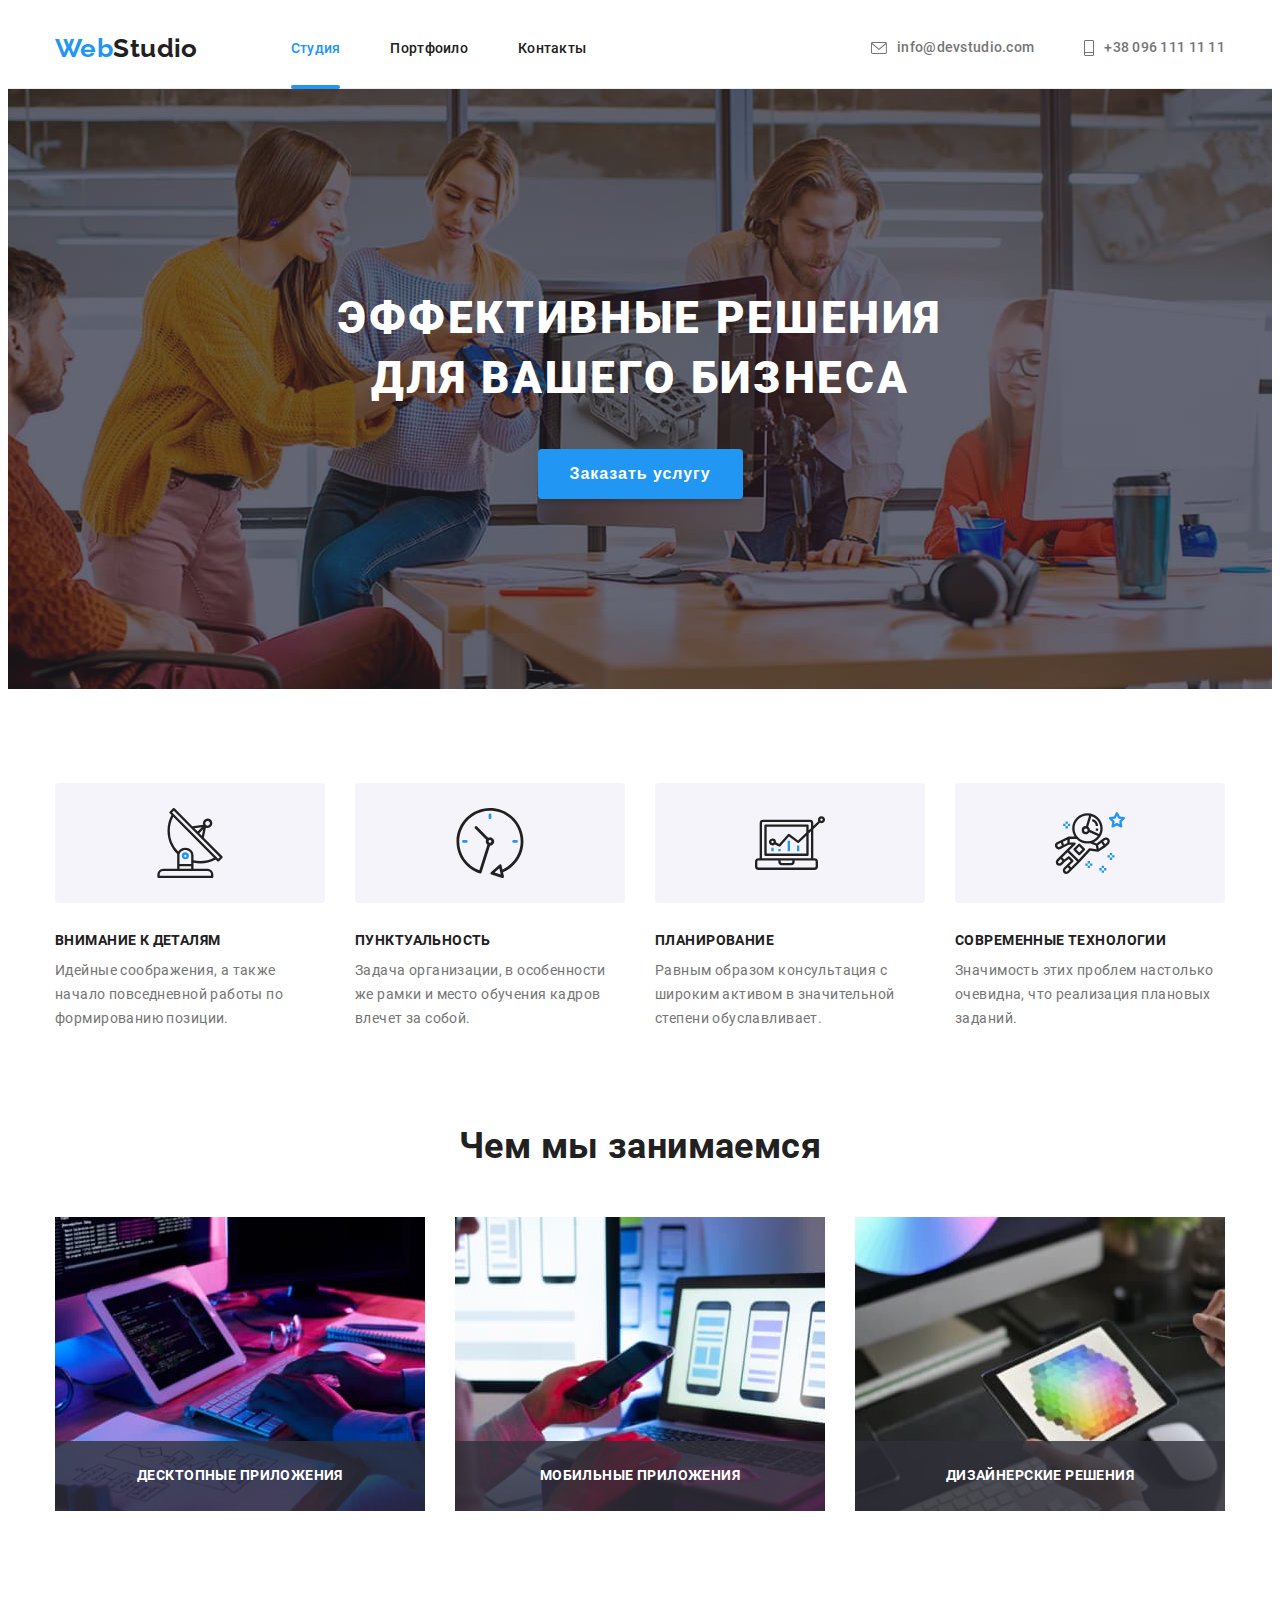
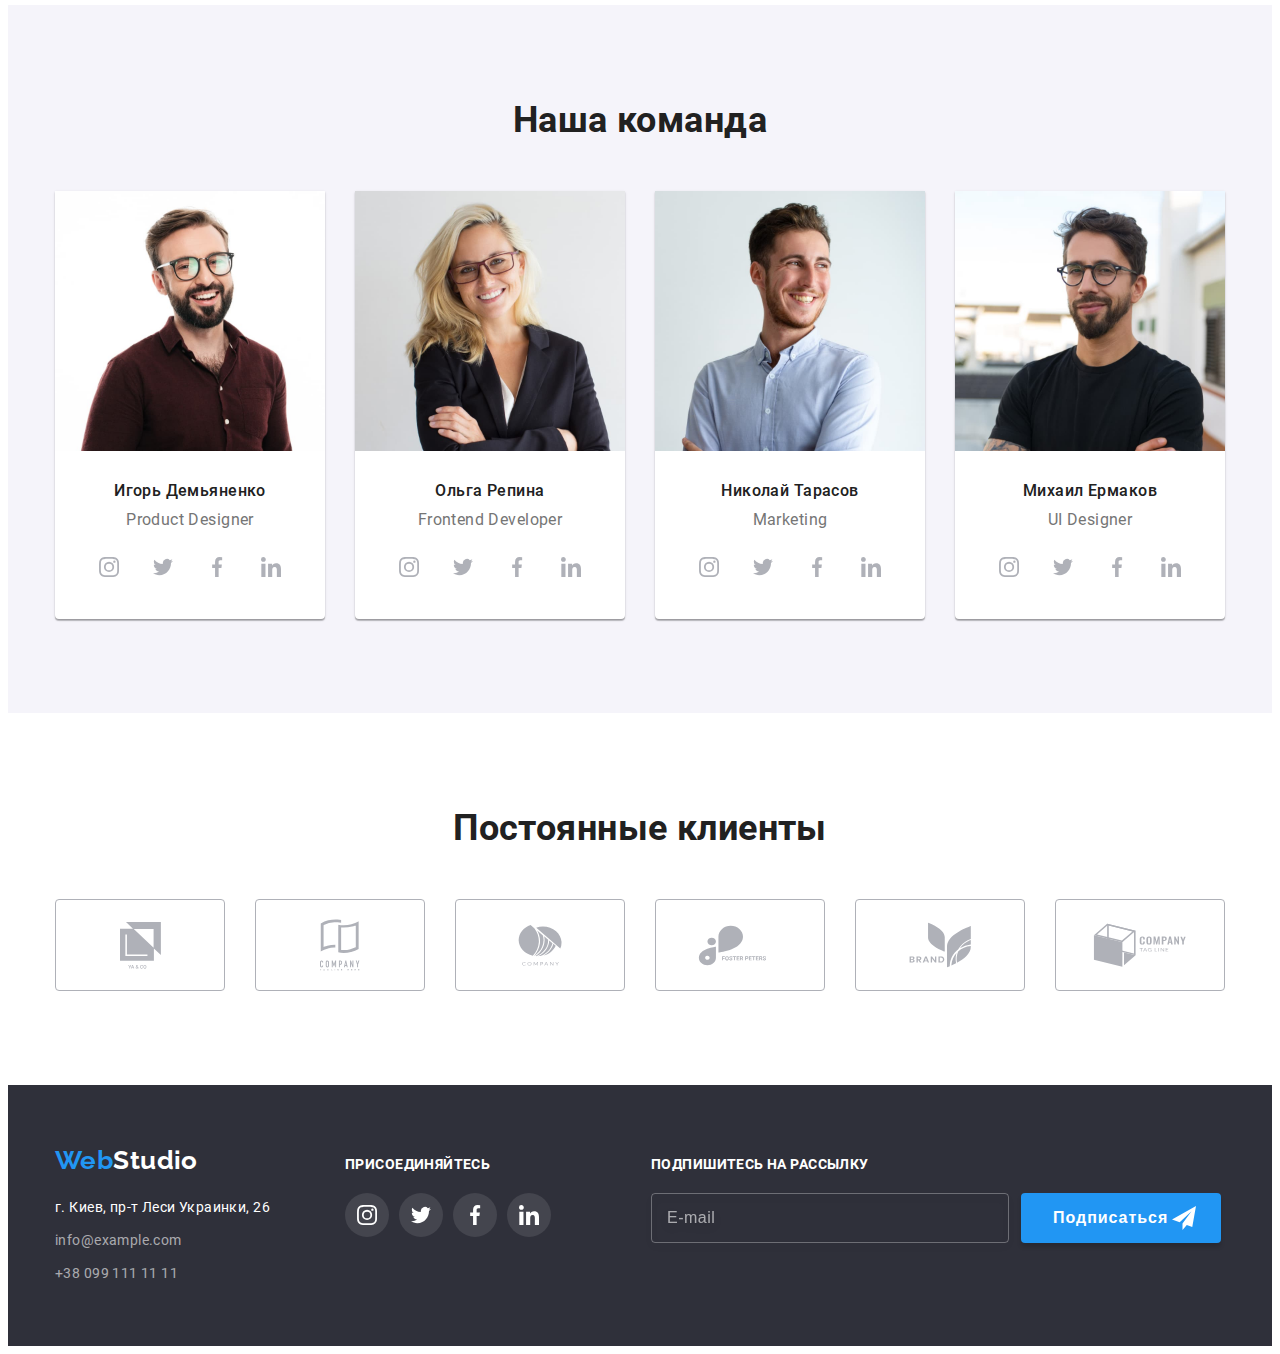
==== commit 4831b339: "new-correct" ====
--- a/index.html
+++ b/index.html
@@ -6,60 +6,66 @@
     <meta name="viewport" content="width=device-width, initial-scale=1.0" />
     <title>Студия</title>
     <link rel="preconnect" href="https://fonts.gstatic.com" />
+
     <link
-      href="https://fonts.googleapis.com/css2?family=Raleway:wght@700&family=Roboto:ital,wght@0,400;0,500;0,700;1,900&display=swap"
       rel="stylesheet"
+      href="https://cdnjs.cloudflare.com/ajax/libs/modern-normalize/1.0.0/modern-normalize.min.css"
+      integrity="sha512-ISS7cAi1PEhQ8jnbJpJZMd29NlhNj4AWYyLOSp2CE/CsHxTCu+r+t0D2yoJudVrd0/8fTVPUVDzY5Tvli75u/g=="
+      crossorigin="anonymous"
     />
     <link rel="stylesheet" href="./css/main.css" />
   </head>
   <body>
-<header class="page-header">
-  <div class="conteiner page-header__menu">
-    <a class="logo-link page-header__logo-link" href="./index.html">
-      <span class="logo-link--web">Web</span><span>Studio</span>
-    </a>
-    <nav>
-      <ul class="nav">
-        <li class="nav__item">
-          <a class="nav__link current" href="./index.html"> Студия </a>
-        </li>
-        <li class="nav__item">
-          <a class="nav__link" href="./portfolio.html"> Портфоило </a>
-        </li>
-        <li class="nav__item">
-          <a class="nav__link" href="#"> Контакты </a>
+      <header class="page-header">
+     <div class="conteiner page-header__menu">
+      <a class="logo-link page-header__logo-link" href="./index.html">
+        <span class="logo-web">Web</span><span class="logo-studio">Studio</span>
+      </a>
+      <nav>
+        <ul class="list page-header__list">
+          <li class="page-header__item">
+            <a class="link page-header__link current" href="./index.html"> Студия </a>
+          </li>
+          <li class="page-header__item">
+            <a class="link page-header__link" href="./portfolio.html"> Портфоило </a>
+          </li>
+          <li class="page-header__item">
+            <a class="link page-header__link" href="#"> Контакты </a>
+          </li>
+        </ul>
+      </nav>
+
+      <ul class="list page-header__list page-header__address">
+        <li class="page-header__item">
+          <a class="link page-header__link page-header__address--item" href="mailto:info@devstudio.com">
+            <svg class="page-header__address--icon" width="16" height="12">
+              <use href="./images/sprite.svg#icon-mail" ></use>
+            </svg>
+            info@devstudio.com</a>
+        </li>
+        <li class="page-header__item">
+          <a class="link page-header__link page-header__address--item" href="tel:+380961111111">
+            <svg class="page-header__address--icon" width="10" height="16">
+            <use href="./images/sprite.svg#icon-tel"></use>
+            </svg>
+            +38 096 111 11 11</a>
         </li>
       </ul>
-    </nav>
-    <ul class="page-header__contact">
-      <li class="page-header__contact-item">
-        <a class="page-header__contact-link" href="mailto:info@devstudio.com">
-          <svg class="page-header__contact-icon" width="16" height="12">
-            <use href="./images/sprite.svg#icon-mail"></use>
-          </svg>
-          info@devstudio.com</a>
-      </li>
-      <li class="page-header__contact-item">
-        <a class="page-header__contact-link" href="tel:+380961111111">
-          <svg class="page-header__contact-icon" width="10" height="16">
-            <use href="./images/sprite.svg#icon-tel"></use>
-          </svg>
-          +38 096 111 11 11</a>
-      </li>
-    </ul>
-  </div>
-</header>
+    </div>
+    </header>
+
     <main>
       <section class="hero">
         <div class="conteiner">
           <h1 class="hero__title">Эффективные решения <br> для вашего бизнеса </h1>
-        <button data-modal-open class="hero__button" type="button">Заказать услугу</button>
+        <button data-modal-open class="main-button" type="button">Заказать услугу</button>
         </div>
       </section>
-      <section class="section features">
+
+      <section class="features section">
         <div class="conteiner">
         <h2 class="visually-hidden">Преимущества</h2>
-        <ul class="flex-conteiner">
+        <ul class="list flex-conteiner">
           <li class="features__item">
             <div class="features__icon">
             <svg  width="70" height="70">
@@ -114,7 +120,7 @@
       <section class="work">
       <div class="conteiner">
         <h2 class="title">Чем мы занимаемся</h2>
-        <ul class="flex-conteiner">
+        <ul class="list flex-conteiner">
           <li class="work__item">
             <img class="work__image"
               src="./images/box1.jpg"
@@ -141,42 +147,41 @@
           </li>
         </ul>
         </div>
-
       </section>
-      <section class="section team">
+
+      <section class="team section">
       <div class="conteiner">
         <h2 class="title">Наша команда</h2>
-        <ul class="flex-conteiner">
+        <ul class="list flex-conteiner">
           <li class="team__item">
             <img class="team__photo"
               src="./images/team1.jpg"
-
               alt="Дизайнер продуктов Игорь Демьяненко"
               width="270"
             />
             <div class="team__card">
             <h3 class="team__name">Игорь Демьяненко</h3>
             <p class="team__position" lang="en">Product Designer</p>
-              <ul class="team-social">
-                <li class="team-social__item">
+              <ul class="list social__list">
+                <li class="social__item">
                   <a class="team-social__link" href="#" target="_blank" rel="noopener norefferre">
                   <svg class="team-social__icon" width="20" height="20">
                     <use href="./images/sprite.svg#icon-instagram"></use>
                   </svg> </a>
                 </li>
-                <li class="team-social__item">
+                <li class="social__item">
                   <a class="team-social__link" href="#" target="_blank" rel="noopener norefferre">
                     <svg class="team-social__icon" width="20" height="20">
                       <use href="./images/sprite.svg#icon-twitter"></use>
                     </svg> </a>
                 </li>
-                <li class="team-social__item">
+                <li class="social__item">
                   <a class="team-social__link" href="#" target="_blank" rel="noopener norefferre">
                     <svg class="team-social__icon" width="20" height="20">
                       <use href="./images/sprite.svg#icon-facebook"></use>
                     </svg> </a>
                 </li>
-                <li class="team-social__item">
+                <li class="social__item">
                   <a class="team-social__link" href="#" target="_blank" rel="noopener norefferre">
                     <svg class="team-social__icon" width="20" height="20">
                       <use href="./images/sprite.svg#icon-linkedin"></use>
@@ -193,26 +198,26 @@
             <div class="team__card">
             <h3 class="team__name">Ольга Репина</h3>
             <p class="team__position" lang="en">Frontend Developer</p>
-            <ul class="team-social">
-              <li class="team-social__item">
+            <ul class="list social__list">
+              <li class="social__item">
                 <a class="team-social__link" href="#" target="_blank" rel="noopener norefferre">
                   <svg class="team-social__icon" width="20" height="20">
                     <use href="./images/sprite.svg#icon-instagram"></use>
                   </svg> </a>
               </li>
-              <li class="team-social__item">
+              <li class="social__item">
                 <a class="team-social__link" href="#" target="_blank" rel="noopener norefferre">
                   <svg class="team-social__icon" width="20" height="20">
                     <use href="./images/sprite.svg#icon-twitter"></use>
                   </svg> </a>
               </li>
-              <li class="team-social__item">
+              <li class="social__item">
                 <a class="team-social__link" href="#" target="_blank" rel="noopener norefferre">
                   <svg class="team-social__icon" width="20" height="20">
                     <use href="./images/sprite.svg#icon-facebook"></use>
                   </svg> </a>
               </li>
-              <li class="team-social__item">
+              <li class="social__item">
                 <a class="team-social__link" href="#" target="_blank" rel="noopener norefferre">
                   <svg class="team-social__icon" width="20" height="20">
                     <use href="./images/sprite.svg#icon-linkedin"></use>
@@ -229,26 +234,26 @@
             <div class="team__card">
             <h3 class="team__name">Николай Тарасов</h3>
             <p class="team__position" lang="en">Marketing</p>
-            <ul class="team-social">
-              <li class="team-social__item">
+            <ul class="list social__list">
+              <li class="social__item">
                 <a class="team-social__link" href="#" target="_blank" rel="noopener norefferre">
                   <svg class="team-social__icon" width="20" height="20">
                     <use href="./images/sprite.svg#icon-instagram"></use>
                   </svg> </a>
               </li>
-              <li class="team-social__item">
+              <li class="social__item">
                 <a class="team-social__link" href="#" target="_blank" rel="noopener norefferre">
                   <svg class="team-social__icon" width="20" height="20">
                     <use href="./images/sprite.svg#icon-twitter"></use>
                   </svg> </a>
               </li>
-              <li class="team-social__item">
+              <li class="social__item">
                 <a class="team-social__link" href="#" target="_blank" rel="noopener norefferre">
                   <svg class="team-social__icon" width="20" height="20">
                     <use href="./images/sprite.svg#icon-facebook"></use>
                   </svg> </a>
               </li>
-              <li class="team-social__item">
+              <li class="social__item">
                 <a class="team-social__link" href="#" target="_blank" rel="noopener norefferre">
                   <svg class="team-social__icon" width="20" height="20">
                     <use href="./images/sprite.svg#icon-linkedin"></use>
@@ -265,26 +270,26 @@
             <div class="team__card">
             <h3 class="team__name">Михаил Ермаков</h3>
             <p class="team__position" lang="en">UI Designer</p>
-            <ul class="team-social">
-              <li class="team-social__item">
+            <ul class="list social__list">
+              <li class="social__item">
                 <a class="team-social__link" href="#" target="_blank" rel="noopener norefferre">
                   <svg class="team-social__icon" width="20" height="20">
                     <use href="./images/sprite.svg#icon-instagram"></use>
                   </svg> </a>
               </li>
-              <li class="team-social__item">
+              <li class="social__item">
                 <a class="team-social__link" href="#" target="_blank" rel="noopener norefferre">
                   <svg class="team-social__icon" width="20" height="20">
                     <use href="./images/sprite.svg#icon-twitter"></use>
                   </svg> </a>
               </li>
-              <li class="team-social__item">
+              <li class="social__item">
                 <a class="team-social__link" href="#" target="_blank" rel="noopener norefferre">
                   <svg class="team-social__icon" width="20" height="20">
                     <use href="./images/sprite.svg#icon-facebook"></use>
                   </svg> </a>
               </li>
-              <li class="team-social__item">
+              <li class="social__item">
                 <a class="team-social__link" href="#" target="_blank" rel="noopener norefferre">
                   <svg class="team-social__icon" width="20" height="20">
                     <use href="./images/sprite.svg#icon-linkedin"></use>
@@ -296,10 +301,10 @@
         </ul>
         </div>
       </section>
-      <section class="section clients">
+      <section class="clients section">
         <div class="conteiner">
       <h2 class="title">Постоянные клиенты</h2>
-      <ul class="clients__list">
+      <ul class="list clients__list">
         <li class="clients__item">
           <a class="clients__link" href="#" target="_blank" rel="noopener norefferre">
             <svg class="clients__icon" width="41" height="47">
@@ -346,131 +351,127 @@
         </div>
       </section>
     </main>
-    <footer class="page-footer">
-      <div class="conteiner footer-info">
-        <div class="footer-contacts footer-contacts--margin">
+    <footer class="footer">
+      <div class="conteiner footer__info">
+      <div class="footer__contacts">
           <a class="logo-link footer__logo-link" href="./index.html">
-            <span class="logo-link--web">Web</span><span class="footer__logo--studio">Studio</span>
-          </a>
-          <address class="address">
-            <ul class="address__list">
-              <li class="address__item">
-                <a class="footer__map" href="https://goo.gl/maps/LU7Z2a2tSQY444G19" target="_blank"
-                  rel="noopener norefferre">
-                  г. Киев, пр-т Леси Украинки, 26
-                </a>
-              </li>
-              <li class="address__item">
-                <a class="footer__contact" href="mailto:info@example.com">info@example.com</a>
-              </li>
-              <li class="address__item">
-                <a class="footer__contact" href="tel:+380991111111">+38 099 111 11 11</a>
-              </li>
-            </ul>
-          </address>
-        </div>
-        <div class="footer-social">
-          <h3 class="footer__title">Присоединяйтесь</h3>
-          <ul class="footer-social__list">
-            <li class="footer-social__item">
-              <a class="footer-social__link" href="#" target="_blank" rel="noopener norefferre">
-                <svg class="footer-social__icon" width="20" height="20">
-                  <use href="./images/sprite.svg#icon-instagram"></use>
-                </svg>
+            <span class="logo-web">Web</span><span class="logo-studio footer__logo-studio">Studio</span>
+          </a>
+        <address class="address">
+          <ul class="list">
+            <li class="address__list">
+              <a class="link footer__map" href="https://goo.gl/maps/LU7Z2a2tSQY444G19" target="_blank"
+                rel="noopener norefferre">
+                г. Киев, пр-т Леси Украинки, 26
               </a>
             </li>
-            <li class="footer-social__item">
-              <a class="footer-social__link" href="#" target="_blank" rel="noopener norefferre">
-                <svg class="footer-social__icon" width="20" height="20">
-                  <use href="./images/sprite.svg#icon-twitter"></use>
-                </svg>
-              </a>
+            <li class="address__list">
+              <a class="link footer__contact" href="mailto:info@example.com">info@example.com</a>
             </li>
-            <li class="footer-social__item">
-              <a class="footer-social__link" href="#" target="_blank" rel="noopener norefferre">
-                <svg class="footer-social__icon" width="20" height="20">
-                  <use href="./images/sprite.svg#icon-facebook"></use>
-                </svg>
-              </a>
-            </li>
-            <li class="footer-social__item">
-              <a class="footer-social__link" href="#" target="_blank" rel="noopener norefferre">
-                <svg class="footer-social__icon" width="20" height="20">
-                  <use href="./images/sprite.svg#icon-linkedin"></use>
-                </svg>
-              </a>
+            <li class="address__list">
+              <a class="link footer__contact" href="tel:+380991111111">+38 099 111 11 11</a>
             </li>
           </ul>
-        </div>
-    
-        <div class="footer-form">
-          <h3 class="footer__title">Подпишитесь на рассылку</h3>
-          <form name="sign" autocomplete="on">
-            <div class="sign__form">
-              <input class="sign__input" type="email" name="email" placeholder="E-mail">
-              <div class="sign__button--text">
-                <button class="sign__button" type="submit">Подписаться
-                  <svg class="sign__icon" width="24" height="24">
-                    <use href="./images/sprite.svg#icon-icon-send"></use>
-                  </svg>
-                </button>
-              </div>
-            </div>
-          </form>
-        </div>
-      </div>
-    </footer>
+        </address>
+        </div>
+<div class="footer__social">
+<h3 class="footer__title">Присоединяйтесь</h3>
+<ul class="list social__list">
+  <li class="social__item">
+    <a class="footer-social__link" href="#" target="_blank" rel="noopener norefferre">
+            <svg class="footer-social__icon" width="20" height="20">
+              <use href="./images/sprite.svg#icon-instagram"></use>
+            </svg>
+    </a>
+  </li>
+  <li class="social__item">
+    <a class="footer-social__link" href="#" target="_blank" rel="noopener norefferre">
+            <svg class="footer-social__icon" width="20" height="20">
+              <use href="./images/sprite.svg#icon-twitter"></use>
+            </svg>
+    </a>
+  </li>
+  <li class="social__item">
+    <a class="footer-social__link" href="#" target="_blank" rel="noopener norefferre">
+            <svg class="footer-social__icon" width="20" height="20">
+              <use href="./images/sprite.svg#icon-facebook"></use>
+            </svg>
+    </a>
+  </li>
+  <li class="social__item">
+    <a class="footer-social__link" href="#" target="_blank" rel="noopener norefferre">
+            <svg class="footer-social__icon" width="20" height="20">
+              <use href="./images/sprite.svg#icon-linkedin"></use>
+            </svg>
+    </a>
+  </li>
+</ul>
+</div>
+    <div class="footer-form">   
+    <h3 class="footer__title">Подпишитесь на рассылку</h3>
+    <form name="sign" autocomplete="on">
+    <div class="sign__form"> 
+    <input class="sign__input" type="email" name="email" placeholder="E-mail">
+    <div class="sign__button-text">
+    <button class="main-button sign__button" type="submit">Подписаться
+      <svg class="sign__icon" width="24" height="24">
+      <use href="./images/sprite.svg#icon-icon-send"></use>
+      </svg>
+    </button>
+    </div> 
+    </div>       
+    </form>
+    </div>
+  </div>
+  </footer>
 
     <div data-modal class="backdrop is-hidden">
         <div class="modal">
-          <button data-modal-close class="modal-close">
-            <svg class="close-icon" width="11" height="11">
+          <button data-modal-close class="modal__close">
+            <svg class="close__icon" width="11" height="11">
               <use href="./images/sprite.svg#icon-vector"></use>
             </svg>
           </button>
 
-        <h2 class="form-title" >Оставьте свои данные, мы вам перезвоним</h2>
-
-        <form class="form-order" name="order" autocomplete="on">
+        <h2 class="modal-form__title" >Оставьте свои данные, мы вам перезвоним</h2>
+
+        <form class="modal-form" name="order" autocomplete="on">
           
-          <label for="form-name" class="form-label">Имя</label>
+          <label class="modal-form__label" for="form-name">Имя</label>
           <div class="client-info">
-            <input type="text" class="form-input input-required" id="form-name" name="user-name" pattern="^[А-Яа-яЁё\s]+$" required autofocus />
-            <svg class="form-icon" width="18" height="18">
+            <input type="text" class="modal-form__input input-required" id="form-name" name="user-name" pattern="^[А-Яа-яЁё\s]+$" required autofocus />
+            <svg class="modal-form__icon" width="18" height="18">
               <use href="./images/sprite.svg#icon-form-person"></use>
             </svg>
           </div>
 
-         
-          <label class="form-label" for="form-tel">Телефон</label>
+                   <label class="modal-form__label" for="form-tel">Телефон</label>
            <div class="client-info">
-          <input class="form-input input-required" type="tel" id="form-tel" name="user-tel" required minlength="10" maxlength="10" pattern="^[ 0-9]+$" />
-            <svg class="form-icon" width="18" height="18">
+          <input class="modal-form__input input-required" type="tel" id="form-tel" name="user-tel" required minlength="10" maxlength="10" pattern="^[ 0-9]+$" />
+            <svg class="modal-form__icon" width="18" height="18">
             <use href="./images/sprite.svg#icon-form-tel"></use>
             </svg>
           </div>
 
-            <label class="form-label" for="form-email">Почта</label>
+            <label class="modal-form__label" for="form-email">Почта</label>
             <div class="client-info">
-            <input class="form-input" type="email" id="form-email" name="user-email"/>
-            <svg class="form-icon" width="18" height="18">
+            <input class="modal-form__input" type="email" id="form-email" name="user-email"/>
+            <svg class="modal-form__icon" width="18" height="18">
             <use href="./images/sprite.svg#icon-form-email"></use>
             </svg>
           </div>
-
           
-          <label class="form-label" for="form-comment" >Комментарий</label>
+          <label class="modal-form__label" for="form-comment" >Комментарий</label>
           <div class="client-info">  
-          <textarea class="form-input comment" id="form-comment" name="user-comment" placeholder="Введите текст"></textarea>
+          <textarea class="modal-form__input modal-form__comment" id="form-comment" name="user-comment" placeholder="Введите текст"></textarea>
           </div>
 
           <div class="client-info">
             <input class="checkbox visually-hidden" type="checkbox" id="checkbox" name="policy" value="Agree" required />
-            <label class="checkbox-label" for="checkbox" >Соглашаюсь с рассылкой и принимаю <a class="agreement" href="#">Условия договора</a></label> 
+            <label class="checkbox__label" for="checkbox" >Соглашаюсь с рассылкой и принимаю <a class="checkbox__agreement" href="#">Условия договора</a></label> 
           </div>  
 
-          <button class="form-button accent__button" type="submit">Отправить</button>
-
+          <button class="modal-form__button" type="submit">Отправить</button>
     </form>
   </div>
   </div>
--- a/css/main.css
+++ b/css/main.css
@@ -1,292 +1,108 @@
-/*! modern-normalize v1.1.0 | MIT License | https://github.com/sindresorhus/modern-normalize */
-/*
-Document
-========
-*/
-/**
-Use a better box model (opinionated).
-*/
-*,
-::before,
-::after {
-  -webkit-box-sizing: border-box;
-          box-sizing: border-box;
-}
-
-/**
-Use a more readable tab size (opinionated).
-*/
+:root {
+  --primary-title-color: #212121;
+  --primary-text-color: #757575;
+  --primary-bcg-color: #ffffff;
+  --secondary-bcg-color: #f5f4fa;
+  --footer-bcg: #2f303a;
+  --accent-color: #2196f3;
+  --dark-bcg-text: #ffffff;
+  --font-family-text: Roboto;
+  --font-size-text: 14px;
+  --animation: 250ms cubic-bezier(0.4, 0, 0.2, 1);
+}
+
+/* roboto-regular - latin_cyrillic */
+@font-face {
+  font-family: "Roboto";
+  font-style: normal;
+  font-weight: 400;
+  src: url("../fonts/roboto-v27-latin_cyrillic-regular.eot");
+  /* IE9 Compat Modes */
+  src: local(""), url("../fonts/roboto-v27-latin_cyrillic-regular.eot?#iefix") format("embedded-opentype"), url("../fonts/roboto-v27-latin_cyrillic-regular.woff2") format("woff2"), url("../fonts/roboto-v27-latin_cyrillic-regular.woff") format("woff"), url("../fonts/roboto-v27-latin_cyrillic-regular.ttf") format("truetype"), url("../fonts/roboto-v27-latin_cyrillic-regular.svg#Roboto") format("svg");
+  /* Legacy iOS */
+}
+
+/* roboto-italic - latin_cyrillic */
+@font-face {
+  font-family: "Roboto";
+  font-style: italic;
+  font-weight: 400;
+  src: url("../fonts/roboto-v27-latin_cyrillic-italic.eot");
+  /* IE9 Compat Modes */
+  src: local(""), url("../fonts/roboto-v27-latin_cyrillic-italic.eot?#iefix") format("embedded-opentype"), url("../fonts/roboto-v27-latin_cyrillic-italic.woff2") format("woff2"), url("../fonts/roboto-v27-latin_cyrillic-italic.woff") format("woff"), url("../fonts/roboto-v27-latin_cyrillic-italic.ttf") format("truetype"), url("../fonts/roboto-v27-latin_cyrillic-italic.svg#Roboto") format("svg");
+  /* Legacy iOS */
+}
+
+/* roboto-500 - latin_cyrillic */
+@font-face {
+  font-family: "Roboto";
+  font-style: normal;
+  font-weight: 500;
+  src: url("../fonts/roboto-v27-latin_cyrillic-500.eot");
+  /* IE9 Compat Modes */
+  src: local(""), url("../fonts/roboto-v27-latin_cyrillic-500.eot?#iefix") format("embedded-opentype"), url("../fonts/roboto-v27-latin_cyrillic-500.woff2") format("woff2"), url("../fonts/roboto-v27-latin_cyrillic-500.woff") format("woff"), url("../fonts/roboto-v27-latin_cyrillic-500.ttf") format("truetype"), url("../fonts/roboto-v27-latin_cyrillic-500.svg#Roboto") format("svg");
+  /* Legacy iOS */
+}
+
+/* roboto-700 - latin_cyrillic */
+@font-face {
+  font-family: "Roboto";
+  font-style: normal;
+  font-weight: 700;
+  src: url("../fonts/roboto-v27-latin_cyrillic-700.eot");
+  /* IE9 Compat Modes */
+  src: local(""), url("../fonts/roboto-v27-latin_cyrillic-700.eot?#iefix") format("embedded-opentype"), url("../fonts/roboto-v27-latin_cyrillic-700.woff2") format("woff2"), url("../fonts/roboto-v27-latin_cyrillic-700.woff") format("woff"), url("../fonts/roboto-v27-latin_cyrillic-700.ttf") format("truetype"), url("../fonts/roboto-v27-latin_cyrillic-700.svg#Roboto") format("svg");
+  /* Legacy iOS */
+}
+
+/* roboto-900 - latin_cyrillic */
+@font-face {
+  font-family: "Roboto";
+  font-style: normal;
+  font-weight: 900;
+  src: url("../fonts/roboto-v27-latin_cyrillic-900.eot");
+  /* IE9 Compat Modes */
+  src: local(""), url("../fonts/roboto-v27-latin_cyrillic-900.eot?#iefix") format("embedded-opentype"), url("../fonts/roboto-v27-latin_cyrillic-900.woff2") format("woff2"), url("../fonts/roboto-v27-latin_cyrillic-900.woff") format("woff"), url("../fonts/roboto-v27-latin_cyrillic-900.ttf") format("truetype"), url("../fonts/roboto-v27-latin_cyrillic-900.svg#Roboto") format("svg");
+  /* Legacy iOS */
+}
+
+/* raleway-regular - latin */
+@font-face {
+  font-family: "Raleway";
+  font-style: normal;
+  font-weight: 400;
+  src: url("../fonts/raleway-v19-latin-regular.eot");
+  /* IE9 Compat Modes */
+  src: local(""), url("../fonts/raleway-v19-latin-regular.eot?#iefix") format("embedded-opentype"), url("../fonts/raleway-v19-latin-regular.woff2") format("woff2"), url("../fonts/raleway-v19-latin-regular.woff") format("woff"), url("../fonts/raleway-v19-latin-regular.ttf") format("truetype"), url("../fonts/raleway-v19-latin-regular.svg#Raleway") format("svg");
+  /* Legacy iOS */
+}
+
+/* raleway-700 - latin */
+@font-face {
+  font-family: "Raleway";
+  font-style: normal;
+  font-weight: 700;
+  src: url("../fonts/raleway-v19-latin-700.eot");
+  /* IE9 Compat Modes */
+  src: local(""), url("../fonts/raleway-v19-latin-700.eot?#iefix") format("embedded-opentype"), url("../fonts/raleway-v19-latin-700.woff2") format("woff2"), url("../fonts/raleway-v19-latin-700.woff") format("woff"), url("../fonts/raleway-v19-latin-700.ttf") format("truetype"), url("../fonts/raleway-v19-latin-700.svg#Raleway") format("svg");
+  /* Legacy iOS */
+}
+
 html {
-  -moz-tab-size: 4;
-  -o-tab-size: 4;
-     tab-size: 4;
-}
-
-/**
-1. Correct the line height in all browsers.
-2. Prevent adjustments of font size after orientation changes in iOS.
-*/
-html {
-  line-height: 1.15;
-  /* 1 */
-  -webkit-text-size-adjust: 100%;
-  /* 2 */
-}
-
-/*
-Sections
-========
-*/
-/**
-Remove the margin in all browsers.
-*/
-body {
-  margin: 0;
-}
-
-/**
-Improve consistency of default fonts in all browsers. (https://github.com/sindresorhus/modern-normalize/issues/3)
-*/
-body {
-  font-family: system-ui, -apple-system, "Segoe UI", Roboto, Helvetica, Arial, sans-serif, "Apple Color Emoji", "Segoe UI Emoji";
-}
-
-/*
-Grouping content
-================
-*/
-/**
-1. Add the correct height in Firefox.
-2. Correct the inheritance of border color in Firefox. (https://bugzilla.mozilla.org/show_bug.cgi?id=190655)
-*/
-hr {
-  height: 0;
-  /* 1 */
-  color: inherit;
-  /* 2 */
-}
-
-/*
-Text-level semantics
-====================
-*/
-/**
-Add the correct text decoration in Chrome, Edge, and Safari.
-*/
-abbr[title] {
-  -webkit-text-decoration: underline dotted;
-          text-decoration: underline dotted;
-}
-
-/**
-Add the correct font weight in Edge and Safari.
-*/
-b,
-strong {
-  font-weight: bolder;
-}
-
-/**
-1. Improve consistency of default fonts in all browsers. (https://github.com/sindresorhus/modern-normalize/issues/3)
-2. Correct the odd 'em' font sizing in all browsers.
-*/
-code,
-kbd,
-samp,
-pre {
-  font-family: ui-monospace, SFMono-Regular, Consolas, "Liberation Mono", Menlo,- monospace;
-  /* 1 */
-  font-size: 1em;
-  /* 2 */
-}
-
-/**
-Add the correct font size in all browsers.
-*/
-small {
-  font-size: 80%;
-}
-
-/**
-Prevent 'sub' and 'sup' elements from affecting the line height in all browsers.
-*/
-sub,
-sup {
-  font-size: 75%;
-  line-height: 0;
-  position: relative;
-  vertical-align: baseline;
-}
-
-sub {
-  bottom: -0.25em;
-}
-
-sup {
-  top: -0.5em;
-}
-
-/*
-Tabular data
-============
-*/
-/**
-1. Remove text indentation from table contents in Chrome and Safari. (https://bugs.chromium.org/p/chromium/issues/detail?id=999088, https://bugs.webkit.org/show_bug.cgi?id=201297)
-2. Correct table border color inheritance in all Chrome and Safari. (https://bugs.chromium.org/p/chromium/issues/detail?id=935729, https://bugs.webkit.org/show_bug.cgi?id=195016)
-*/
-table {
-  text-indent: 0;
-  /* 1 */
-  border-color: inherit;
-  /* 2 */
-}
-
-/*
-Forms
-=====
-*/
-/**
-1. Change the font styles in all browsers.
-2. Remove the margin in Firefox and Safari.
-*/
-button,
-input,
-optgroup,
-select,
-textarea {
-  font-family: inherit;
-  /* 1 */
-  font-size: 100%;
-  /* 1 */
-  line-height: 1.15;
-  /* 1 */
-  margin: 0;
-  /* 2 */
-}
-
-/**
-Remove the inheritance of text transform in Edge and Firefox.
-1. Remove the inheritance of text transform in Firefox.
-*/
-button,
-select {
-  /* 1 */
-  text-transform: none;
-}
-
-/**
-Correct the inability to style clickable types in iOS and Safari.
-*/
-button,
-[type="button"],
-[type="reset"],
-[type="submit"] {
-  -webkit-appearance: button;
-}
-
-/**
-Remove the inner border and padding in Firefox.
-*/
-::-moz-focus-inner {
-  border-style: none;
-  padding: 0;
-}
-
-/**
-Restore the focus styles unset by the previous rule.
-*/
-:-moz-focusring {
-  outline: 1px dotted ButtonText;
-}
-
-/**
-Remove the additional ':invalid' styles in Firefox.
-See: https://github.com/mozilla/gecko-dev/blob/2f9eacd9d3d995c937b4251a5557d95d494c9be1/layout/style/res/forms.css#L728-L737
-*/
-:-moz-ui-invalid {
-  box-shadow: none;
-}
-
-/**
-Remove the padding so developers are not caught out when they zero out 'fieldset' elements in all browsers.
-*/
-legend {
-  padding: 0;
-}
-
-/**
-Add the correct vertical alignment in Chrome and Firefox.
-*/
-progress {
-  vertical-align: baseline;
-}
-
-/**
-Correct the cursor style of increment and decrement buttons in Safari.
-*/
-::-webkit-inner-spin-button,
-::-webkit-outer-spin-button {
-  height: auto;
-}
-
-/**
-1. Correct the odd appearance in Chrome and Safari.
-2. Correct the outline style in Safari.
-*/
-[type="search"] {
-  -webkit-appearance: textfield;
-  /* 1 */
-  outline-offset: -2px;
-  /* 2 */
-}
-
-/**
-Remove the inner padding in Chrome and Safari on macOS.
-*/
-::-webkit-search-decoration {
-  -webkit-appearance: none;
-}
-
-/**
-1. Correct the inability to style clickable types in iOS and Safari.
-2. Change font properties to 'inherit' in Safari.
-*/
-::-webkit-file-upload-button {
-  -webkit-appearance: button;
-  /* 1 */
-  font: inherit;
-  /* 2 */
-}
-
-/*
-Interactive
-===========
-*/
-/*
-Add the correct display in Chrome and Safari.
-*/
-summary {
-  display: list-item;
-}
-
-html {
-  -webkit-box-sizing: border-box;
-          box-sizing: border-box;
+  box-sizing: border-box;
 }
 
 *,
 *::before,
 *::after {
-  -webkit-box-sizing: inherit;
-          box-sizing: inherit;
+  box-sizing: inherit;
 }
 
 body {
-  background-color: #ffffff;
-  color: #212121;
-  font-family: Roboto, sans-serif;
-  font-size: 14px;
+  background-color: var(--primary-bcg-color);
+  color: var(--primary-title-color);
+  font-family: var(--font-family-text), sans-serif;
+  font-size: var(--font-size-text);
   letter-spacing: 0.03em;
 }
 
@@ -304,63 +120,10 @@
   height: auto;
 }
 
-.section {
-  padding-top: 94px;
-  padding-bottom: 94px;
-}
-
-.conteiner {
-  width: 1200px;
-  padding-left: 15px;
-  padding-right: 15px;
-  margin-left: auto;
-  margin-right: auto;
-}
-
-.flex-conteiner {
-  display: -webkit-box;
-  display: -ms-flexbox;
-  display: flex;
-  -ms-flex-wrap: wrap;
-      flex-wrap: wrap;
-  margin-right: -30px;
-  margin-bottom: -30px;
-}
-
-.title {
-  margin-bottom: 50px;
-  font-size: 36px;
-  line-height: 1.17;
-  text-align: center;
-}
-
-.button {
-  padding: 6px 24px;
-  border-radius: 4px;
-  border: none;
-  color: inherit;
-  background: #f5f4fa;
-  font-weight: 500;
-  font-size: 16px;
-  line-height: 1.62;
-  text-align: center;
-  letter-spacing: 0.03em;
-  cursor: pointer;
-  -webkit-transition: color 250ms cubic-bezier(0.4, 0, 0.2, 1), background-color 250ms cubic-bezier(0.4, 0, 0.2, 1), -webkit-box-shadow 250ms cubic-bezier(0.4, 0, 0.2, 1);
-  transition: color 250ms cubic-bezier(0.4, 0, 0.2, 1), background-color 250ms cubic-bezier(0.4, 0, 0.2, 1), -webkit-box-shadow 250ms cubic-bezier(0.4, 0, 0.2, 1);
-  transition: color 250ms cubic-bezier(0.4, 0, 0.2, 1), background-color 250ms cubic-bezier(0.4, 0, 0.2, 1), box-shadow 250ms cubic-bezier(0.4, 0, 0.2, 1);
-  transition: color 250ms cubic-bezier(0.4, 0, 0.2, 1), background-color 250ms cubic-bezier(0.4, 0, 0.2, 1), box-shadow 250ms cubic-bezier(0.4, 0, 0.2, 1), -webkit-box-shadow 250ms cubic-bezier(0.4, 0, 0.2, 1);
-}
-
-.button:hover, .button:focus {
-  color: #ffffff;
-  background-color: #2196f3;
-  -webkit-box-shadow: 0px 3px 1px rgba(0, 0, 0, 0.1), 0px 1px 2px rgba(0, 0, 0, 0.08), 0px 2px 2px rgba(0, 0, 0, 0.12);
-          box-shadow: 0px 3px 1px rgba(0, 0, 0, 0.1), 0px 1px 2px rgba(0, 0, 0, 0.08), 0px 2px 2px rgba(0, 0, 0, 0.12);
-}
-
-.logo-link {
-  display: block;
+.list {
+  padding-left: 0;
+  margin: 0;
+  list-style: none;
 }
 
 .visually-hidden {
@@ -374,71 +137,163 @@
   overflow: hidden;
 }
 
-.nav__link,
-.page-header__contact-link {
+.link,
+.logo-link,
+.project__link {
   color: inherit;
   text-decoration: none;
-  -webkit-transition: color 250ms cubic-bezier(0.4, 0, 0.2, 1);
-  transition: color 250ms cubic-bezier(0.4, 0, 0.2, 1);
-}
-
-.nav__link:hover,
-.page-header__contact-link:hover, .nav__link:focus,
-.page-header__contact-link:focus {
-  color: #2196f3;
-}
-
-.page-header__logo-link {
+  transition: color var(--animation);
+}
+
+.link:hover,
+.link:focus {
+  color: var(--accent-color);
+}
+
+.conteiner {
+  width: 1200px;
+  padding-left: 15px;
+  padding-right: 15px;
+  margin-left: auto;
+  margin-right: auto;
+}
+
+.flex-conteiner {
+  display: flex;
+  flex-wrap: wrap;
+  margin-right: -30px;
+  margin-bottom: -30px;
+}
+
+.title {
+  margin-bottom: 50px;
+  font-size: 36px;
+  line-height: 1.17;
+  text-align: center;
+}
+
+.button, .main-button, .modal-form__button {
+  border-radius: 4px;
+  border: none;
+  font-size: 16px;
+  cursor: pointer;
+}
+
+.button {
+  padding: 6px 24px;
   color: inherit;
-  text-decoration: none;
-}
-
-.page-header__logo-link {
+  background: var(--secondary-bcg-color);
+  font-weight: 500;
+  line-height: 1.62;
+  text-align: center;
+  letter-spacing: 0.03em;
+  transition: color var(--animation), background-color var(--animation), box-shadow var(--animation);
+}
+
+.button:hover, .button:focus {
+  color: var(--dark-bcg-text);
+  background-color: var(--accent-color);
+  box-shadow: 0px 3px 1px rgba(0, 0, 0, 0.1), 0px 1px 2px rgba(0, 0, 0, 0.08), 0px 2px 2px rgba(0, 0, 0, 0.12);
+}
+
+.main-button, .modal-form__button {
+  padding: 10px 32px;
+  box-shadow: 0px 4px 4px rgba(0, 0, 0, 0.15);
+  color: var(--dark-bcg-text);
+  background-color: var(--accent-color);
+  font-weight: 700;
+  line-height: 1.87;
+  letter-spacing: 0.06em;
+}
+
+.modal-form__button {
+  margin-top: 30px;
+  width: 200px;
+  height: 50px;
+  margin-left: auto;
+  margin-right: auto;
+}
+
+.logo-link {
+  display: block;
+}
+
+.logo-web,
+.logo-studio {
   font-family: Raleway;
   font-weight: 700;
   font-size: 26px;
   line-height: 1.19;
 }
 
-.flex-conteiner, .nav,
-.page-header__contact, .team-social, .clients__list {
-  padding-left: 0;
-  margin: 0;
-  list-style: none;
-}
-
-.hero__button {
-  padding: 10px 32px;
-  border-radius: 4px;
-  -webkit-box-shadow: 0px 4px 4px rgba(0, 0, 0, 0.15);
-          box-shadow: 0px 4px 4px rgba(0, 0, 0, 0.15);
-  border: none;
-  background-color: #2196f3;
-  color: #ffffff;
-  font-weight: 700;
-  font-size: 16px;
-  line-height: 1.87;
-  letter-spacing: 0.06em;
-  cursor: pointer;
-}
-
-.team-social__link, .footer-social-link {
-  display: -webkit-box;
-  display: -ms-flexbox;
-  display: flex;
-  -webkit-box-pack: center;
-      -ms-flex-pack: center;
-          justify-content: center;
-  -webkit-box-align: center;
-      -ms-flex-align: center;
-          align-items: center;
+.logo-web {
+  color: var(--accent-color);
+}
+
+.footer__logo-studio {
+  color: var(--dark-bcg-text);
+}
+
+.social__list {
+  display: flex;
+  justify-content: center;
+}
+
+.social__item:not(:last-child) {
+  margin-right: 10px;
+}
+
+.social__link, .team-social__link, .footer-social__link {
+  display: flex;
+  justify-content: center;
+  align-items: center;
   width: 44px;
   height: 44px;
   border-radius: 50%;
-}
-
-.team-social__link:focus, .footer-social-link:focus, .team-social__link:hover, .footer-social-link:hover {
-  background-color: #2196f3;
+  transition: background-color var(--animation);
+}
+
+.social__link:focus, .team-social__link:focus, .footer-social__link:focus, .social__link:hover, .team-social__link:hover, .footer-social__link:hover {
+  background-color: var(--accent-color);
+}
+
+.team-social__link {
+  background-color: var(--primary-bcg-color);
+}
+
+.footer-social__link {
+  border: 1px solid transparent;
+  background: rgba(255, 255, 255, 0.1);
+}
+
+.social__icon, .team-social__icon, .footer-social__icon {
+  transition: fill var(--animation);
+}
+
+.social__link:focus .social__icon, .team-social__link:focus .social__icon, .footer-social__link:focus .social__icon, .social__link:focus .team-social__icon, .team-social__link:focus .team-social__icon, .footer-social__link:focus .team-social__icon, .social__link:focus .footer-social__icon, .team-social__link:focus .footer-social__icon, .footer-social__link:focus .footer-social__icon,
+.social__link:hover .social__icon,
+.team-social__link:hover .social__icon,
+.footer-social__link:hover .social__icon,
+.social__link:hover .team-social__icon,
+.team-social__link:hover .team-social__icon,
+.footer-social__link:hover .team-social__icon,
+.social__link:hover .footer-social__icon,
+.team-social__link:hover .footer-social__icon,
+.footer-social__link:hover .footer-social__icon {
+  fill: var(--primary-bcg-color);
+}
+
+.team-social__icon {
+  fill: #afb1b8;
+}
+
+.footer-social__icon {
+  fill: var(--dark-bcg-text);
+}
+
+.section {
+  padding-top: 94px;
+  padding-bottom: 94px;
 }
 
 .page-header {
@@ -446,68 +301,17 @@
 }
 
 .page-header__menu {
-  display: -webkit-box;
-  display: -ms-flexbox;
-  display: flex;
-  -webkit-box-align: center;
-      -ms-flex-align: center;
-          align-items: center;
+  display: flex;
+  align-items: center;
 }
 
 .page-header__logo-link {
   margin-right: 93px;
 }
 
-.page-header__logo-link--web {
-  color: #2196f3;
-}
-
-.nav,
-.page-header__contact {
-  display: -webkit-box;
-  display: -ms-flexbox;
-  display: flex;
-}
-
-.nav__item:not(:last-child),
-.page-header__contact-item:not(:last-child) {
-  margin-right: 50px;
-}
-
-.nav__link,
-.page-header__contact-link {
-  padding: 32px 0;
-  font-weight: 500;
-  line-height: 1.14;
-  letter-spacing: 0.02em;
-}
-
-.page-header__contact {
-  color: #757575;
-  margin-left: auto;
-}
-
-.page-header__contact-link {
-  display: -webkit-box;
-  display: -ms-flexbox;
-  display: flex;
-  -webkit-box-align: center;
-      -ms-flex-align: center;
-          align-items: center;
-  color: #757575;
-}
-
-.page-header__contact-icon {
-  -webkit-box-align: center;
-      -ms-flex-align: center;
-          align-items: center;
-  margin-right: 10px;
-  fill: currentColor;
-}
-
 .current {
   position: relative;
-  color: #2196f3;
+  color: var(--accent-color);
 }
 
 .current::after {
@@ -517,8 +321,40 @@
   bottom: -1px;
   width: 100%;
   height: 4px;
-  background-color: #2196f3;
+  background-color: var(--accent-color);
   border-radius: 2px;
+}
+
+.page-header__list {
+  display: flex;
+}
+
+.page-header__link {
+  padding: 32px 0;
+  font-weight: 500;
+  line-height: 1.14;
+  letter-spacing: 0.02em;
+}
+
+.page-header__item:not(:last-child) {
+  margin-right: 50px;
+}
+
+.page-header__address {
+  color: var(--primary-text-color);
+  margin-left: auto;
+}
+
+.page-header__address--item {
+  display: flex;
+  align-items: center;
+  color: var(--primary-text-color);
+}
+
+.page-header__address--icon {
+  align-items: center;
+  margin-right: 10px;
+  fill: currentColor;
 }
 
 .hero {
@@ -526,8 +362,7 @@
   padding-top: 200px;
   padding-bottom: 200px;
   text-align: center;
-  background-image: -webkit-gradient(linear, left bottom, left top, from(rgba(47, 48, 58, 0.4)), to(rgba(47, 48, 58, 0.4))), url(../../../images/hero-bcg.jpg);
-  background-image: linear-gradient(to top, rgba(47, 48, 58, 0.4), rgba(47, 48, 58, 0.4)), url(../../../images/hero-bcg.jpg);
+  background-image: linear-gradient(to top, rgba(47, 48, 58, 0.4), rgba(47, 48, 58, 0.4)), url(../../images/hero-bcg.jpg);
   background-repeat: no-repeat;
   background-position: center;
   background-size: 1600px 600px;
@@ -535,7 +370,7 @@
 
 .hero__title {
   margin-bottom: 40px;
-  color: #ffffff;
+  color: var(--dark-bcg-text);
   font-weight: 900;
   font-size: 44px;
   line-height: 1.36;
@@ -544,37 +379,30 @@
 }
 
 .features__item {
-  -ms-flex-preferred-size: calc((100% - 30px * 4) / 4);
-      flex-basis: calc((100% - 30px * 4) / 4);
+  flex-basis: calc((100% - 30px * 4) / 4);
   margin-right: 30px;
   margin-bottom: 30px;
 }
 
 .features__icon {
-  display: -webkit-box;
-  display: -ms-flexbox;
-  display: flex;
-  -webkit-box-pack: center;
-      -ms-flex-pack: center;
-          justify-content: center;
-  -webkit-box-align: center;
-      -ms-flex-align: center;
-          align-items: center;
+  display: flex;
+  justify-content: center;
+  align-items: center;
   height: 120px;
   margin-bottom: 30px;
-  background-color: #f5f4fa;
+  background-color: var(--secondary-bcg-color);
   border-radius: 4px;
 }
 
 .features__title {
   margin-bottom: 10px;
-  font-size: 14px;
+  font-size: var(--font-size-text);
   line-height: 1.14;
   text-transform: uppercase;
 }
 
 .features__text {
-  color: #757575;
+  color: var(--primary-text-color);
   line-height: 1.71;
 }
 
@@ -584,8 +412,7 @@
 
 .work__item {
   position: relative;
-  -ms-flex-preferred-size: calc((100% - 30px * 3) / 3);
-      flex-basis: calc((100% - 30px * 3) / 3);
+  flex-basis: calc((100% - 30px * 3) / 3);
   margin-right: 30px;
   margin-bottom: 30px;
 }
@@ -593,15 +420,9 @@
 .work__description {
   position: absolute;
   bottom: 0;
-  display: -webkit-box;
-  display: -ms-flexbox;
-  display: flex;
-  -webkit-box-align: center;
-      -ms-flex-align: center;
-          align-items: center;
-  -webkit-box-pack: center;
-      -ms-flex-pack: center;
-          justify-content: center;
+  display: flex;
+  align-items: center;
+  justify-content: center;
   width: 100%;
   height: 70px;
   font-style: normal;
@@ -611,22 +432,20 @@
   letter-spacing: 0.03em;
   text-transform: uppercase;
   background-color: rgba(47, 48, 58, 0.8);
-  color: #ffffff;
+  color: var(--dark-bcg-text);
 }
 
 .team {
-  background-color: #f5f4fa;
+  background-color: var(--secondary-bcg-color);
 }
 
 .team__item {
-  -ms-flex-preferred-size: calc((100% - 30px * 4) / 4);
-      flex-basis: calc((100% - 30px * 4) / 4);
+  flex-basis: calc((100% - 30px * 4) / 4);
   padding-bottom: 30px;
   margin-right: 30px;
   margin-bottom: 30px;
-  background-color: #ffffff;
-  -webkit-box-shadow: 0px 1px 3px rgba(0, 0, 0, 0.12), 0px 1px 1px rgba(0, 0, 0, 0.14), 0px 2px 1px rgba(0, 0, 0, 0.2);
-          box-shadow: 0px 1px 3px rgba(0, 0, 0, 0.12), 0px 1px 1px rgba(0, 0, 0, 0.14), 0px 2px 1px rgba(0, 0, 0, 0.2);
+  background-color: var(--primary-bcg-color);
+  box-shadow: 0px 1px 3px rgba(0, 0, 0, 0.12), 0px 1px 1px rgba(0, 0, 0, 0.14), 0px 2px 1px rgba(0, 0, 0, 0.2);
   border-radius: 0px 0px 4px 4px;
 }
 
@@ -639,56 +458,23 @@
   padding-right: 15px;
 }
 
+.team__name, .team__position {
+  text-align: center;
+  font-size: 16px;
+  line-height: 1.19;
+}
+
 .team__name {
   margin-bottom: 10px;
   font-weight: 500;
 }
 
 .team__position {
-  color: #757575;
   margin-bottom: 16px;
-}
-
-.team__name,
-.team__position {
-  text-align: center;
-  font-size: 16px;
-  line-height: 1.19;
-}
-
-.team-social {
-  display: -webkit-box;
-  display: -ms-flexbox;
-  display: flex;
-  -webkit-box-pack: center;
-      -ms-flex-pack: center;
-          justify-content: center;
-}
-
-.team-social__item:not(:last-child) {
-  margin-right: 10px;
-}
-
-.team-social__link {
-  background-color: #ffffff;
-  -webkit-transition: background-color 250ms cubic-bezier(0.4, 0, 0.2, 1);
-  transition: background-color 250ms cubic-bezier(0.4, 0, 0.2, 1);
-}
-
-.team-social__icon {
-  fill: #afb1b8;
-  -webkit-transition: fill 250ms cubic-bezier(0.4, 0, 0.2, 1);
-  transition: fill 250ms cubic-bezier(0.4, 0, 0.2, 1);
-}
-
-.team-social__link:focus .team-social__icon,
-.team-social__link:hover .team-social__icon {
-  fill: #ffffff;
+  color: var(--primary-text-color);
 }
 
 .clients__list {
-  display: -webkit-box;
-  display: -ms-flexbox;
   display: flex;
 }
 
@@ -697,173 +483,131 @@
 }
 
 .clients__link {
-  display: -webkit-box;
-  display: -ms-flexbox;
-  display: flex;
-  -webkit-box-align: center;
-      -ms-flex-align: center;
-          align-items: center;
-  -webkit-box-pack: center;
-      -ms-flex-pack: center;
-          justify-content: center;
+  display: flex;
+  align-items: center;
+  justify-content: center;
   width: 170px;
   height: 92px;
   border: 1px solid #afb1b8;
   border-radius: 4px;
-  -webkit-transition: border 250ms cubic-bezier(0.4, 0, 0.2, 1);
-  transition: border 250ms cubic-bezier(0.4, 0, 0.2, 1);
+  transition: border var(--animation);
 }
 
 .clients__link:hover, .clients__link:focus {
-  border: 1px solid #2196f3;
+  border: 1px solid var(--accent-color);
 }
 
 .clients__icon {
   fill: #afb1b8;
-  -webkit-transition: fill 250ms cubic-bezier(0.4, 0, 0.2, 1);
-  transition: fill 250ms cubic-bezier(0.4, 0, 0.2, 1);
+  transition: fill var(--animation);
 }
 
 .clients__link:hover .clients__icon,
 .clients__link:focus .clients__icon {
-  fill: #2196f3;
-}
-
-.footer-page {
+  fill: var(--accent-color);
+}
+
+.footer {
   padding-top: 60px;
   padding-bottom: 60px;
-  background-color: #2f303a;
-}
-
-.contacts .logo-link {
+  background-color: var(--footer-bcg);
+}
+
+.footer__info {
+  display: flex;
+  align-items: baseline;
+}
+
+.footer__contacts {
+  margin-right: 75px;
+}
+
+.footer__logo-link {
   margin-bottom: 20px;
-}
-
-.footer-info {
-  display: -webkit-box;
-  display: -ms-flexbox;
-  display: flex;
-  -webkit-box-align: baseline;
-      -ms-flex-align: baseline;
-          align-items: baseline;
-}
-
-.footer-adress {
-  margin-right: 75px;
-}
-
-.contacts .logo-web {
-  color: #2196f3;
-}
-
-.contacts .logo-studio {
-  color: #ffffff;
 }
 
 .address {
   font-style: inherit;
 }
 
-.list-address {
+.address__list {
   display: block;
 }
 
-.list-address:not(:last-child) {
+.address__list:not(:last-child) {
   margin-bottom: 9px;
 }
 
-.footer-map,
-.footer-contact {
+.footer__map,
+.footer__contact {
   line-height: 1.71;
 }
 
-.footer-map {
-  color: #ffffff;
-}
-
-.footer-contact {
+.footer__map {
+  color: var(--dark-bcg-text);
+}
+
+.footer__contact {
   color: rgba(255, 255, 255, 0.6);
 }
 
-.footer-social {
+.footer__social {
   margin-right: 100px;
 }
 
-.company-social {
+.footer__title {
   margin-bottom: 20px;
   font-size: 14px;
   line-height: 1.14;
   letter-spacing: 0.03em;
   text-transform: uppercase;
-  color: #ffffff;
-}
-
-.footer-social-list {
-  display: -webkit-box;
-  display: -ms-flexbox;
-  display: flex;
-}
-
-.footer-social-item:not(:last-child) {
-  margin-right: 10px;
-}
-
-.footer-social-link {
-  border: 1px solid transparent;
-  background: rgba(255, 255, 255, 0.1);
-  -webkit-transition: background-color var(--animation);
-  transition: background-color var(--animation);
-}
-
-.footer-social-link:hover,
-.footer-social-link:focus {
-  background-color: #2196f3;
-}
-
-.footer-social-icon {
-  fill: #ffffff;
-}
-
-.sign-input {
+  color: var(--dark-bcg-text);
+}
+
+.sign__form {
+  display: flex;
+  align-items: center;
+  justify-content: center;
+}
+
+.sign__input {
   width: 358px;
   height: 50px;
   padding: 15px;
   background-color: transparent;
   border: 1px solid rgba(255, 255, 255, 0.3);
-  -webkit-filter: drop-shadow(0px 4px 4px rgba(0, 0, 0, 0.15));
-          filter: drop-shadow(0px 4px 4px rgba(0, 0, 0, 0.15));
+  filter: drop-shadow(0px 4px 4px rgba(0, 0, 0, 0.15));
   border-radius: 4px;
   margin-right: 12px;
-  color: #ffffff;
+  color: var(--dark-bcg-text);
   font-size: 16px;
   line-height: 1.25;
   letter-spacing: 0.03em;
   outline: none;
-  -webkit-transition: border-color 250ms cubic-bezier(0.4, 0, 0.2, 1);
-  transition: border-color 250ms cubic-bezier(0.4, 0, 0.2, 1);
-}
-
-.sign-input:focus {
-  border-color: #2196f3;
-}
-
-.sign-form {
-  display: -webkit-box;
-  display: -ms-flexbox;
-  display: flex;
-  -webkit-box-align: center;
-      -ms-flex-align: center;
-          align-items: center;
-  -webkit-box-pack: center;
-      -ms-flex-pack: center;
-          justify-content: center;
-}
-
-.sign-button-text {
+  transition: border-color var(--animation);
+}
+
+.sign__input:focus {
+  border-color: var(--accent-color);
+}
+
+.sign__input::placeholder {
+  font-size: 16px;
+  line-height: 1.25;
+  letter-spacing: 0.03em;
+  color: rgba(255, 255, 255, 0.6);
+}
+
+.sign__input:autofill, .sign__input:autofill:hover, .sign__input:autofill:focus {
+  color: var(--dark-bcg-text);
+  background-color: var(--footer-bcg);
+}
+
+.sign__button-text {
   position: relative;
 }
 
-.sign-button {
+.sign__button {
   text-align: start;
   width: 200px;
   height: 50px;
@@ -873,40 +617,11 @@
   cursor: pointer;
 }
 
-.sign-input::-webkit-input-placeholder {
-  font-size: 16px;
-  line-height: 1.25;
-  letter-spacing: 0.03em;
-  color: rgba(255, 255, 255, 0.6);
-}
-
-.sign-input:-ms-input-placeholder {
-  font-size: 16px;
-  line-height: 1.25;
-  letter-spacing: 0.03em;
-  color: rgba(255, 255, 255, 0.6);
-}
-
-.sign-input::-ms-input-placeholder {
-  font-size: 16px;
-  line-height: 1.25;
-  letter-spacing: 0.03em;
-  color: rgba(255, 255, 255, 0.6);
-}
-
-.sign-input::placeholder {
-  font-size: 16px;
-  line-height: 1.25;
-  letter-spacing: 0.03em;
-  color: rgba(255, 255, 255, 0.6);
-}
-
-.sign-icon {
+.sign__icon {
   position: absolute;
   top: 50%;
   right: 25px;
-  -webkit-transform: translateY(-50%);
-          transform: translateY(-50%);
+  transform: translateY(-50%);
 }
 
 .backdrop {
@@ -917,40 +632,33 @@
   height: 100%;
   background-color: rgba(0, 0, 0, 0.2);
   opacity: 1;
-  -webkit-transition: opacity 250ms cubic-bezier(0.4, 0, 0.2, 1);
-  transition: opacity 250ms cubic-bezier(0.4, 0, 0.2, 1);
+  transition: opacity var(--animation);
 }
 
 .backdrop.is-hidden {
   opacity: 0;
   pointer-events: none;
-}
-
-.backdrop.is-hidden .modal {
-  -webkit-transform: translate(-50%, -50%) scale(1.2);
-          transform: translate(-50%, -50%) scale(1.2);
 }
 
 .modal {
   position: absolute;
   top: 50%;
   left: 50%;
-  -webkit-transform: translate(-50%, -50%) scale(1);
-          transform: translate(-50%, -50%) scale(1);
-  -webkit-transition: -webkit-transform 250ms cubic-bezier(0.4, 0, 0.2, 1);
-  transition: -webkit-transform 250ms cubic-bezier(0.4, 0, 0.2, 1);
-  transition: transform 250ms cubic-bezier(0.4, 0, 0.2, 1);
-  transition: transform 250ms cubic-bezier(0.4, 0, 0.2, 1), -webkit-transform 250ms cubic-bezier(0.4, 0, 0.2, 1);
+  transform: translate(-50%, -50%) scale(1);
+  transition: transform var(--animation);
   padding: 40px;
   width: 528px;
   height: 581px;
-  background: #ffffff;
-  -webkit-box-shadow: 0px 1px 3px rgba(0, 0, 0, 0.12), 0px 1px 1px rgba(0, 0, 0, 0.14), 0px 2px 1px rgba(0, 0, 0, 0.2);
-          box-shadow: 0px 1px 3px rgba(0, 0, 0, 0.12), 0px 1px 1px rgba(0, 0, 0, 0.14), 0px 2px 1px rgba(0, 0, 0, 0.2);
+  background: var(--primary-bcg-color);
+  box-shadow: 0px 1px 3px rgba(0, 0, 0, 0.12), 0px 1px 1px rgba(0, 0, 0, 0.14), 0px 2px 1px rgba(0, 0, 0, 0.2);
   border-radius: 4px;
 }
 
-.modal-close {
+.backdrop.is-hidden .modal {
+  transform: translate(-50%, -50%) scale(1.2);
+}
+
+.modal__close {
   position: absolute;
   top: 8px;
   right: 8px;
@@ -958,26 +666,29 @@
   height: 30px;
   border: 1px solid rgba(0, 0, 0, 0.1);
   border-radius: 50%;
-  background: #ffffff;
-}
-
-.close-icon {
+  background: var(--primary-bcg-color);
+}
+
+.modal__close:focus, .modal__close:hover {
+  cursor: pointer;
+}
+
+.close__icon {
   fill: black;
-  -webkit-transition: fill 250ms cubic-bezier(0.4, 0, 0.2, 1);
-  transition: fill 250ms cubic-bezier(0.4, 0, 0.2, 1);
-}
-
-.modal-close:focus,
-.modal-close:hover {
-  cursor: pointer;
-}
-
-.modal-close:focus .close-icon,
-.modal-close:hover .close-icon {
-  fill: #2196f3;
-}
-
-.form-title {
+  transition: fill var(--animation);
+}
+
+.modal__close:focus .close__icon,
+.modal__close:hover .close__icon {
+  fill: var(--accent-color);
+}
+
+.modal-form {
+  display: flex;
+  flex-direction: column;
+}
+
+.modal-form__title {
   margin-bottom: 12px;
   font-size: 20px;
   line-height: 1.15;
@@ -985,136 +696,99 @@
   letter-spacing: 0.03em;
 }
 
-.form-order {
-  display: -webkit-box;
-  display: -ms-flexbox;
-  display: flex;
-  -webkit-box-orient: vertical;
-  -webkit-box-direction: normal;
-      -ms-flex-direction: column;
-          flex-direction: column;
-}
-
-.client-info {
-  position: relative;
-  display: block;
-}
-
-.form-label {
+.modal-form__label {
   margin-bottom: 4px;
   font-size: 12px;
   line-height: 1.17;
   letter-spacing: 0.01em;
-  color: #757575;
-}
-
-.form-input {
+  color: var(--primary-text-color);
+}
+
+.client-info {
+  position: relative;
+  display: block;
+}
+
+.modal-form__input {
   width: 100%;
   height: 40px;
   padding-left: 42px;
   border: 1px solid rgba(33, 33, 33, 0.2);
   border-radius: 4px;
   outline: none;
-  -webkit-transition: border-color 250ms cubic-bezier(0.4, 0, 0.2, 1);
-  transition: border-color 250ms cubic-bezier(0.4, 0, 0.2, 1);
-}
-
-.form-input:not(:last-child) {
+  transition: border-color var(--animation);
+}
+
+.modal-form__input:not(:last-child) {
   margin-bottom: 10px;
 }
 
-.form-icon {
+.modal-form__input:focus {
+  border-color: var(--accent-color);
+}
+
+.modal-form__input:autofill, .modal-form__input:autofill:hover, .modal-form__input:autofill:focus {
+  color: var(--primary-title-color);
+  box-shadow: 0 0 0px 1000px var(--primary-bcg-color) inset;
+}
+
+.modal-form__icon {
   position: absolute;
   top: 11px;
   left: 15px;
-  -webkit-transition: fill 250ms cubic-bezier(0.4, 0, 0.2, 1);
-  transition: fill 250ms cubic-bezier(0.4, 0, 0.2, 1);
-}
-
-.comment {
+  transition: fill var(--animation);
+}
+
+.modal-form__input:focus + .modal-form__icon {
+  fill: var(--accent-color);
+}
+
+.modal-form__comment {
   resize: none;
   height: 120px;
   padding: 12px 16px;
   margin-bottom: 20px;
 }
 
-.comment::-webkit-input-placeholder {
+.modal-form__comment::placeholder {
   font-size: 12px;
   line-height: 1.17;
   letter-spacing: 0.01em;
   color: rgba(117, 117, 117, 0.5);
 }
 
-.comment:-ms-input-placeholder {
-  font-size: 12px;
-  line-height: 1.17;
-  letter-spacing: 0.01em;
-  color: rgba(117, 117, 117, 0.5);
-}
-
-.comment::-ms-input-placeholder {
-  font-size: 12px;
-  line-height: 1.17;
-  letter-spacing: 0.01em;
-  color: rgba(117, 117, 117, 0.5);
-}
-
-.comment::placeholder {
-  font-size: 12px;
-  line-height: 1.17;
-  letter-spacing: 0.01em;
-  color: rgba(117, 117, 117, 0.5);
-}
-
-.policy {
+.checkbox__label {
   font-size: 14px;
   line-height: 1.71;
   letter-spacing: 0.03em;
-  color: #757575;
-}
-
-.checkbox-label::before {
+  color: var(--primary-text-color);
+}
+
+.checkbox__label::before {
   content: "";
   display: inline-block;
   margin-left: 12px;
   margin-right: 8px;
   width: 16px;
   height: 15px;
-  border: 2px solid #212121;
+  border: 2px solid var(--primary-title-color);
   border-radius: 2px;
-  -webkit-transition: background-color 250ms cubic-bezier(0.4, 0, 0.2, 1), background-image 250ms cubic-bezier(0.4, 0, 0.2, 1);
-  transition: background-color 250ms cubic-bezier(0.4, 0, 0.2, 1), background-image 250ms cubic-bezier(0.4, 0, 0.2, 1);
-}
-
-.form-input:focus {
-  border-color: #2196f3;
-}
-
-.form-input:focus + .form-icon {
-  fill: #2196f3;
-}
-
-.checkbox:checked + .checkbox-label::before {
-  background-color: #2196f3;
-  border: #2196f3;
-  background-image: url(../../../images/check.svg);
+  transition: background-color var(--animation), background-image var(--animation);
+}
+
+.checkbox:checked + .checkbox__label::before {
+  background-color: var(--accent-color);
+  border: var(--accent-color);
+  background-image: url(../images/check.svg);
   background-repeat: no-repeat;
   background-position: center;
 }
 
-.agreement {
-  color: #2196f3;
-}
-
-.form-button {
-  margin-top: 30px;
-  width: 200px;
-  height: 50px;
-  margin-left: auto;
-  margin-right: auto;
-}
-
-.checkbox:focus + .checkbox-label::before {
-  border: 2px solid #2196f3;
+.checkbox:focus + .checkbox__label::before {
+  border: 2px solid var(--accent-color);
+}
+
+.checkbox__agreement {
+  color: var(--accent-color);
 }
 /*# sourceMappingURL=main.css.map */